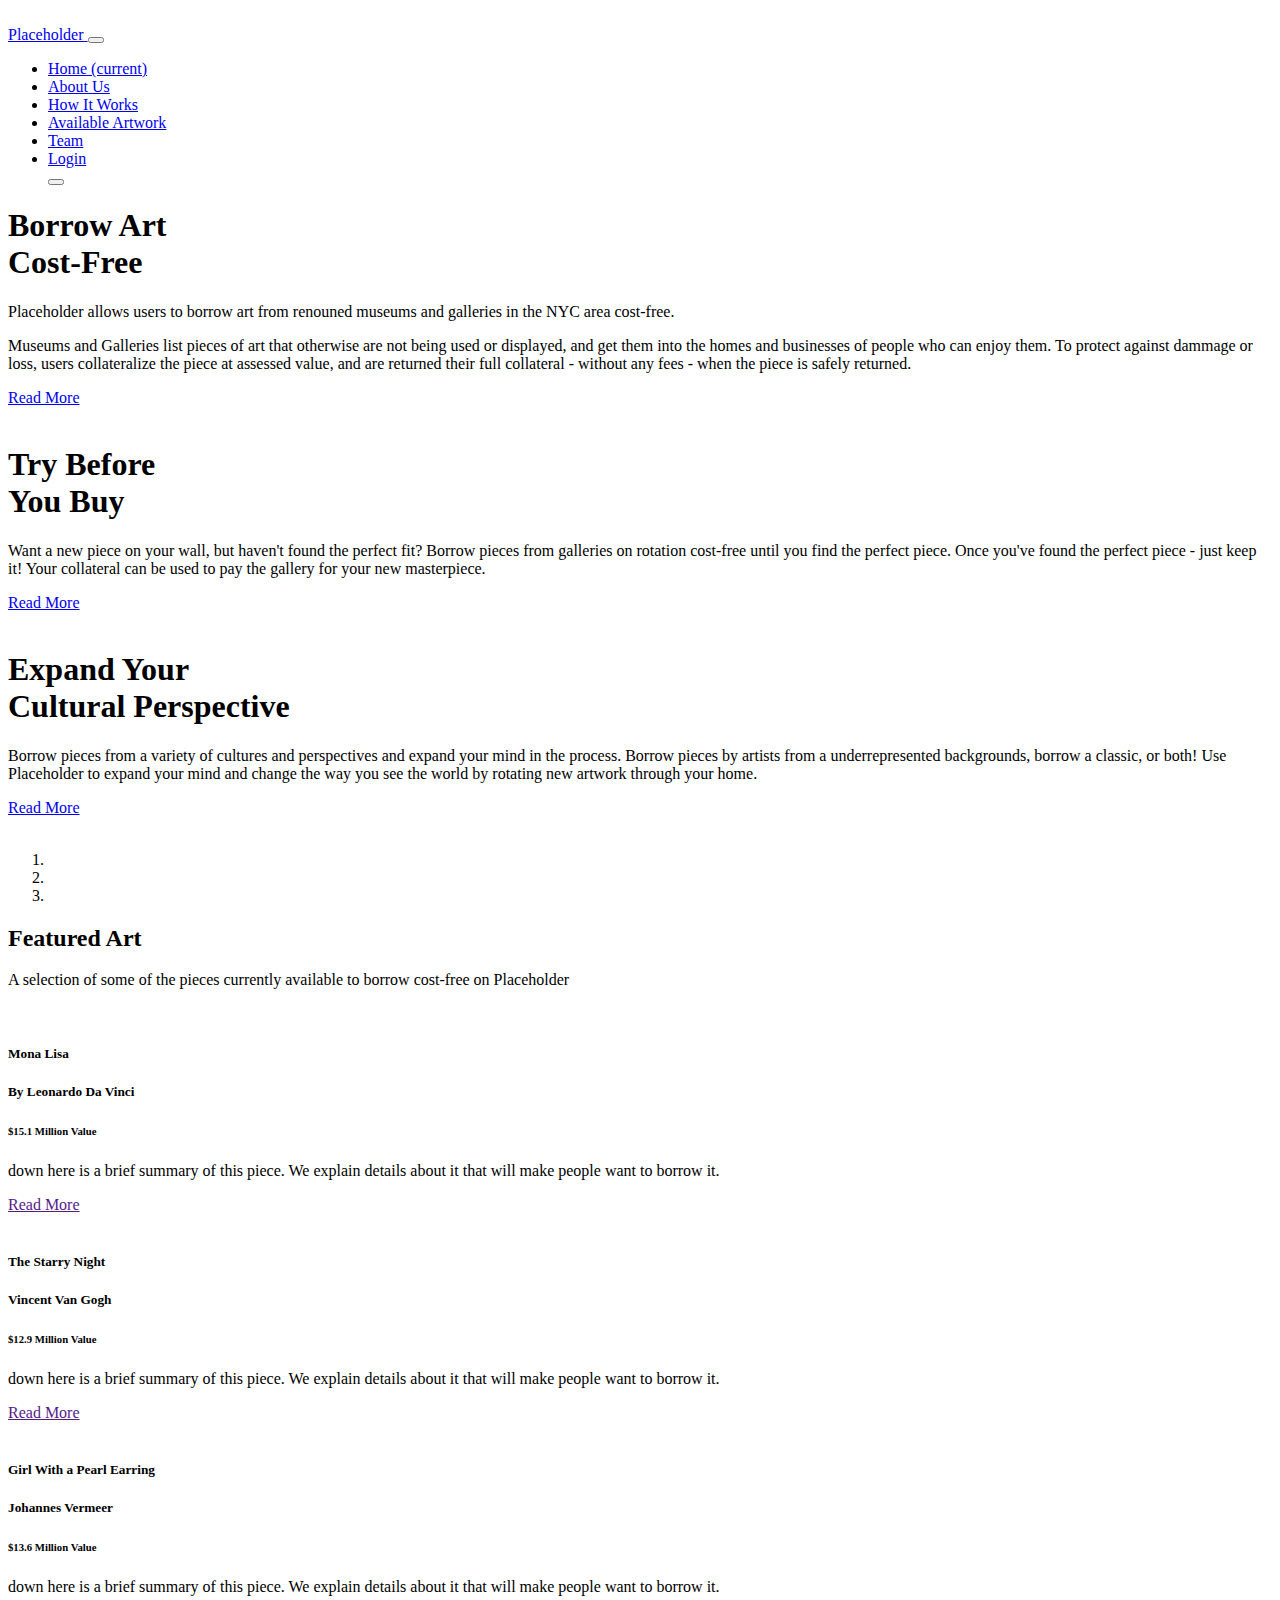
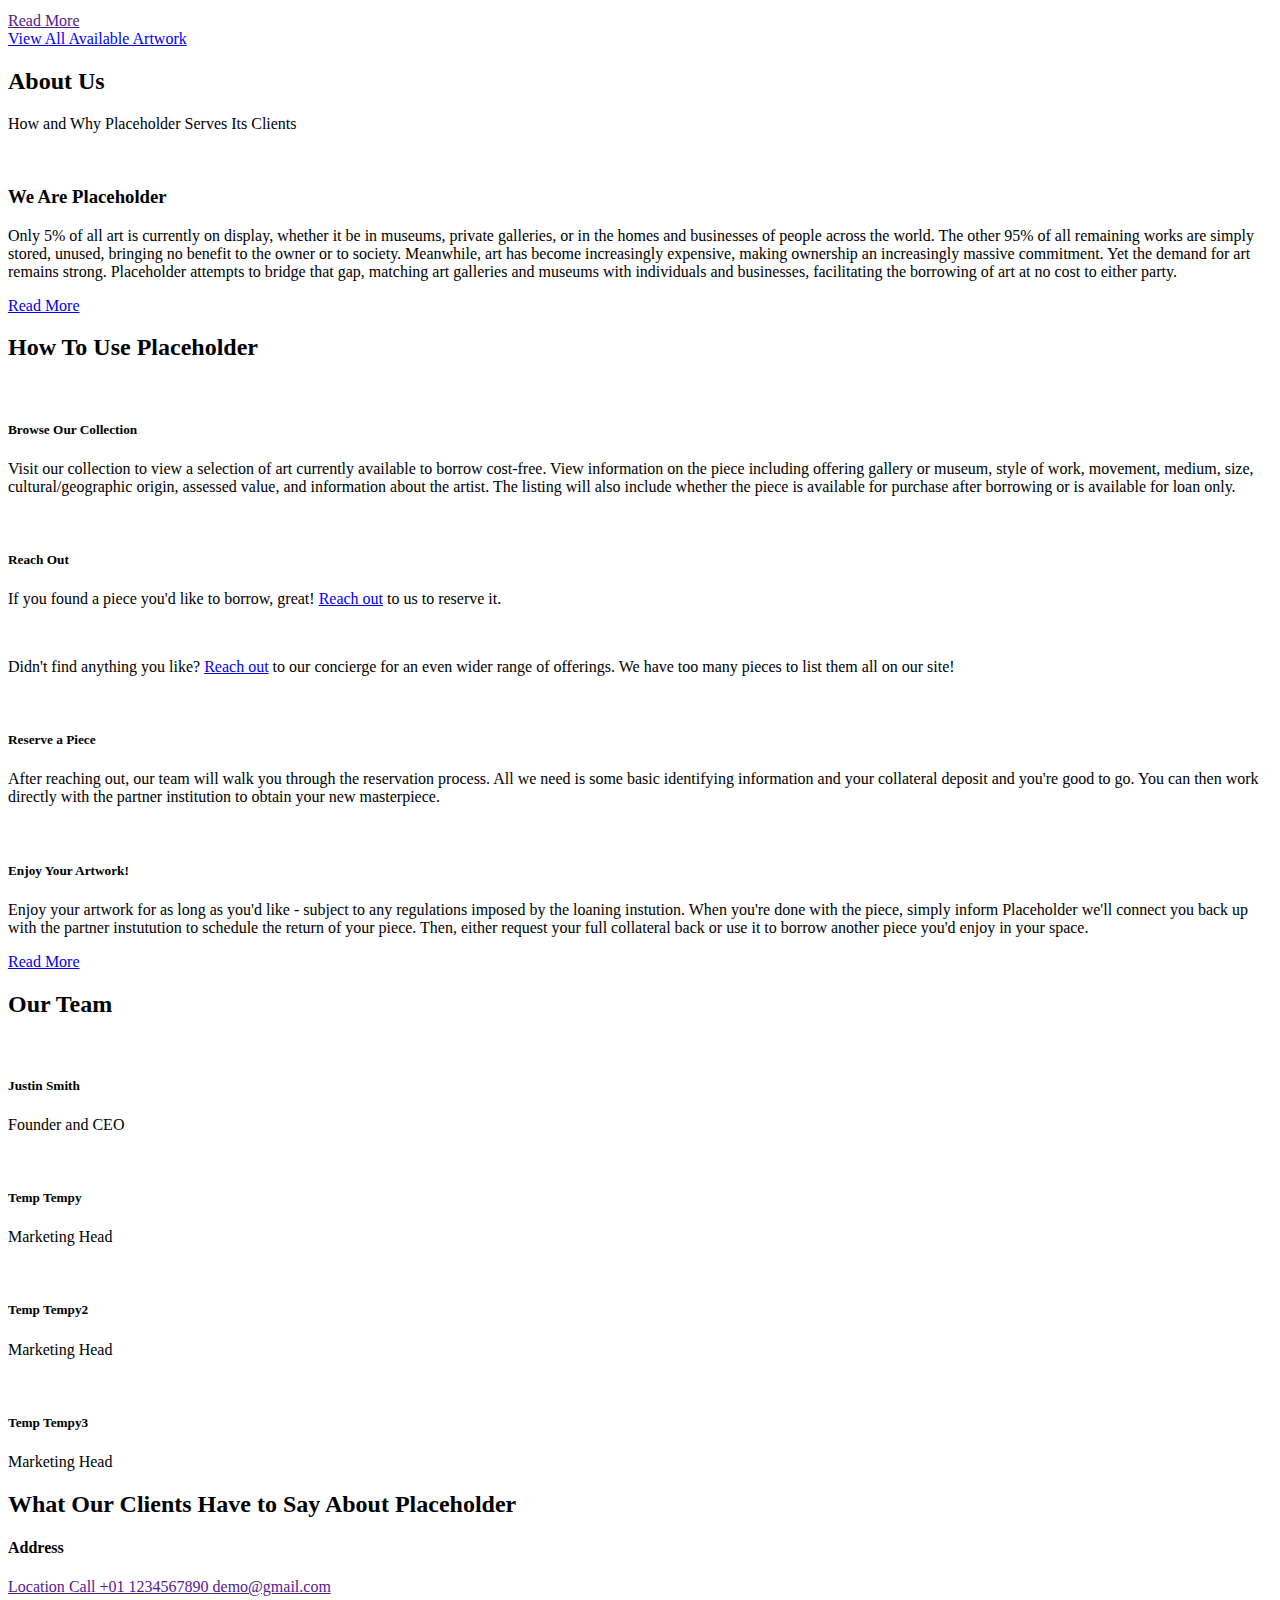
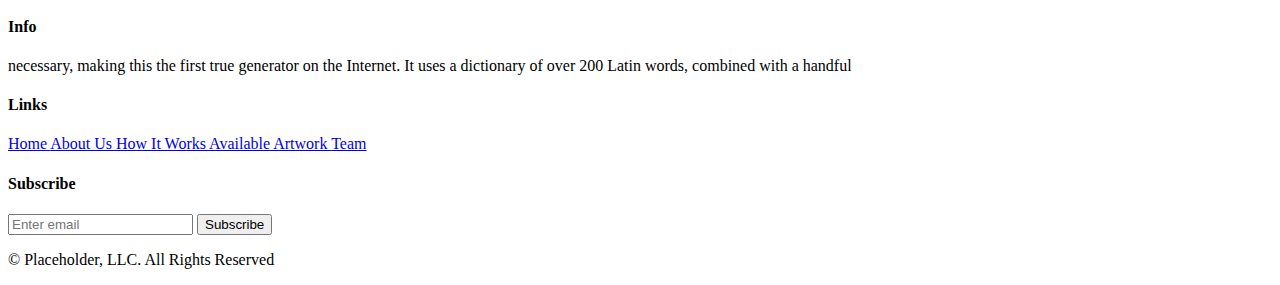
==== index.html @ a38feeb7 "Add files via upload" ====
<!DOCTYPE html>
<html>

<head>
  <!-- Basic -->
  <meta charset="utf-8" />
  <meta http-equiv="X-UA-Compatible" content="IE=edge" />
  <!-- Mobile Metas -->
  <meta name="viewport" content="width=device-width, initial-scale=1, shrink-to-fit=no" />
  <!-- Site Metas -->
  <meta name="keywords" content="" />
  <meta name="description" content="" />
  <meta name="author" content="" />
  <link rel="shortcut icon" href="images/favy.png" type="">

  <title> Placeholder </title>

  <!-- bootstrap core css -->
  <link rel="stylesheet" type="text/css" href="css/bootstrap.css" />

  <!-- fonts style -->
  <link href="https://fonts.googleapis.com/css2?family=Roboto:wght@400;500;700;900&display=swap" rel="stylesheet">

  <!--owl slider stylesheet -->
  <link rel="stylesheet" type="text/css" href="https://cdnjs.cloudflare.com/ajax/libs/OwlCarousel2/2.3.4/assets/owl.carousel.min.css" />

  <!-- font awesome style -->
  <link href="css/font-awesome.min.css" rel="stylesheet" />

  <!-- Custom styles for this template -->
  <link href="css/style.css" rel="stylesheet" />
  <!-- responsive style -->
  <link href="css/responsive.css" rel="stylesheet" />

</head>

<body>

  <div class="hero_area">

    <div class="hero_bg_box">
      <div class="bg_img_box">
        <img src="images/hero-bg.png" alt="">
      </div>
    </div>

    <!-- header section strats -->
    <header class="header_section">
      <div class="container-fluid">
        <nav class="navbar navbar-expand-lg custom_nav-container ">
          <a class="navbar-brand" href="index.html">
            <span>
              Placeholder
            </span>
          </a>

          <button class="navbar-toggler" type="button" data-toggle="collapse" data-target="#navbarSupportedContent" aria-controls="navbarSupportedContent" aria-expanded="false" aria-label="Toggle navigation">
            <span class=""> </span>
          </button>

          <div class="collapse navbar-collapse" id="navbarSupportedContent">
            <ul class="navbar-nav  ">
              <li class="nav-item active">
                <a class="nav-link" href="index.html">Home <span class="sr-only">(current)</span></a>
              </li>
              <li class="nav-item">
                <a class="nav-link" href="about.html"> About Us</a>
              </li>
              <li class="nav-item">
                <a class="nav-link" href="why.html">How It Works</a>
              </li>
              <li class="nav-item">
                <a class="nav-link" href="artwork.html">Available Artwork</a>
              </li>
              <li class="nav-item">
                <a class="nav-link" href="team.html">Team</a>
              </li>
              <li class="nav-item">
                <a class="nav-link" href="#"> <i class="fa fa-user" aria-hidden="true"></i> Login</a>
              </li>
              <form class="form-inline">
                <button class="btn  my-2 my-sm-0 nav_search-btn" type="submit">
                  <i class="fa fa-search" aria-hidden="true"></i>
                </button>
              </form>
            </ul>
          </div>
        </nav>
      </div>
    </header>
    <!-- end header section -->
    <!-- slider section -->
    <section class="slider_section ">
      <div id="customCarousel1" class="carousel slide" data-ride="carousel" data-interval="15000">
        <div class="carousel-inner">
          <div class="carousel-item active">
            <div class="container ">
              <div class="row">
                <div class="col-md-6 ">
                  <div class="detail-box">
                    <h1>
                      Borrow Art <br>
                      Cost-Free
                    </h1>
                    <p>
                      Placeholder allows users to borrow art from renouned museums and galleries in the NYC area cost-free.
                    </p>
                    <p>
                    Museums and Galleries list pieces of art that otherwise are not being used or displayed, and get them into the homes and businesses of people who can enjoy them. To protect against dammage or loss, users collateralize the piece at assessed value, and are returned their full collateral - without any fees - when the piece is safely returned.
                  </p>
                    <div class="btn-box">
                      <a href="about.html" class="btn1">
                        Read More
                      </a>
                    </div>
                  </div>
                </div>
                <div class="col-md-6">
                  <div class="img-box">
                    <img src="images/placeholder.png" alt="">
                  </div>
                </div>
              </div>
            </div>
          </div>
          <div class="carousel-item ">
            <div class="container ">
              <div class="row">
                <div class="col-md-6 ">
                  <div class="detail-box">
                    <h1>
                      Try Before <br>
                      You Buy
                    </h1>
                    <p>
                      Want a new piece on your wall, but haven't found the perfect fit? Borrow pieces from galleries on rotation cost-free until you find the perfect piece. Once you've found the perfect piece - just keep it! Your collateral can be used to pay the gallery for your new masterpiece.
                    </p>
                    <div class="btn-box">
                      <a href="why.html" class="btn1">
                        Read More
                      </a>
                    </div>
                  </div>
                </div>
                <div class="col-md-6">
                  <div class="img-box">
                    <img src="images/placeholder.png" alt="">
                  </div>
                </div>
              </div>
            </div>
          </div>
          <div class="carousel-item">
            <div class="container ">
              <div class="row">
                <div class="col-md-6 ">
                  <div class="detail-box">
                    <h1>
                      Expand Your <br>
                      Cultural Perspective
                    </h1>
                    <p>
                      Borrow pieces from a variety of cultures and perspectives and expand your mind in the process. Borrow pieces by artists from a underrepresented backgrounds, borrow a classic, or both! Use Placeholder to expand your mind and change the way you see the world by rotating new artwork through your home.
                    </p>
                    <div class="btn-box">
                      <a href="artwork.html" class="btn1">
                        Read More
                      </a>
                    </div>
                  </div>
                </div>
                <div class="col-md-6">
                  <div class="img-box">
                    <img src="images/slider-img.png" alt="">
                  </div>
                </div>
              </div>
            </div>
          </div>
        </div>
        <ol class="carousel-indicators">
          <li data-target="#customCarousel1" data-slide-to="0" class="active"></li>
          <li data-target="#customCarousel1" data-slide-to="1"></li>
          <li data-target="#customCarousel1" data-slide-to="2"></li>
        </ol>
      </div>

    </section>
    <!-- end slider section -->
  </div>


  <!-- service section -->

  <section class="service_section layout_padding">
    <div class="service_container">
      <div class="container ">
        <div class="heading_container heading_center">
          <h2>
            Featured <span>Art</span>
          </h2>
          <p>
            A selection of some of the pieces currently available to borrow cost-free on Placeholder
          </p>
        </div>
        <div class="row">
          <div class="col-md-4 ">
            <div class="box ">
              <div class="img-box">
                <img src="https://www.google.com/url?sa=i&url=http%3A%2F%2Ft1.gstatic.com%2Flicensed-image%3Fq%3Dtbn%3AANd9GcQ-FvbbAq5IaJUhtwxXEwY0D-jiZju02ejnNHx_bQWL_27GF3srhwJgqusMAqKh3QqU&psig=AOvVaw0NsogwHcAYGiY_ZKBRoAnC&ust=1697581317565000&source=images&cd=vfe&ved=0CBAQjRxqFwoTCICz9LjN-4EDFQAAAAAdAAAAABAE" alt="">
              </div>
              <div class="detail-box">
                <h5>
                  Mona Lisa
                </h5>
                <h5>
                  By Leonardo Da Vinci
                </h5>
                <h6>
                  $15.1 Million Value
                </h6>
                <p>
                  down here is a brief summary of this piece. We explain details about it that will make people want to borrow it.
                </p>
                <a href="">
                  Read More
                </a>
              </div>
            </div>
          </div>
          <div class="col-md-4 ">
            <div class="box ">
              <div class="img-box">
                <img src="https://i.guim.co.uk/img/media/37716223d785922461252c650e6cc8bcc03ede78/0_0_7023_5580/master/7023.jpg?width=620&dpr=2&s=none" alt="">
              </div>
              <div class="detail-box">
                <h5>
                  The Starry Night
                </h5>
                <h5>
                  Vincent Van Gogh
                </h5>
                <h6>
                  $12.9 Million Value
                </h6>
                <p>
                  down here is a brief summary of this piece. We explain details about it that will make people want to borrow it.
                </p>
                <a href="">
                  Read More
                </a>
              </div>
            </div>
          </div>
          <div class="col-md-4 ">
            <div class="box ">
              <div class="img-box">
                <img src="https://shop.nga.gov/media/catalog/product/cache/d726921027d2ea46399348b390194f8e/7/5/753976.jpg" alt="" >
              </div>
              <div class="detail-box">
                <h5>
                  Girl With a Pearl Earring
                </h5>
                <h5>
                  Johannes Vermeer
                </h5>
                <h6>
                  $13.6 Million Value
                </h6>
                <p>
                  down here is a brief summary of this piece. We explain details about it that will make people want to borrow it.
                </p>
                <a href="">
                  Read More
                </a>
              </div>
            </div>
          </div>
        </div>
        <div class="btn-box">
          <a href="artwork.html">
            View All Available Artwork
          </a>
        </div>
      </div>
    </div>
  </section>

  <!-- end service section -->


  <!-- about section -->

  <section class="about_section layout_padding">
    <div class="container  ">
      <div class="heading_container heading_center">
        <h2>
          About <span>Us</span>
        </h2>
        <p>
          How and Why Placeholder Serves Its Clients
        </p>
      </div>
      <div class="row">
        <div class="col-md-6 ">
          <div class="img-box">
            <img src="images/download.png" alt="">
          </div>
        </div>
        <div class="col-md-6">
          <div class="detail-box">
            <h3>
              We Are Placeholder
            </h3>
            <p>
              Only 5% of all art is currently on display, whether it be in museums, private galleries, or in the homes and businesses of people across the world. The other 95% of all remaining works are simply stored, unused, bringing no benefit to the owner or to society. Meanwhile, art has become increasingly expensive, making ownership an increasingly massive commitment. Yet the demand for art remains strong. Placeholder attempts to bridge that gap, matching art galleries and museums with individuals and businesses, facilitating the borrowing of art at no cost to either party.
            </p>
            <a href="about.html">
              Read More
            </a>
          </div>
        </div>
      </div>
    </div>
  </section>

  <!-- end about section -->

  <!-- why section -->

  <section class="why_section layout_padding">
    <div class="container">
      <div class="heading_container heading_center">
        <h2>
          How To Use <span>Placeholder</span>
        </h2>
      </div>
      <div class="why_container">
        <div class="box">
          <div class="img-box">
            <img src="images/internet-browsing-icon.png" alt="">
          </div>
          <div class="detail-box">
            <h5>
              Browse Our Collection
            </h5>
            <p>
              Visit our collection to view a selection of art currently available to borrow cost-free. View information on the piece including offering gallery or museum, style of work, movement, medium, size, cultural/geographic origin, assessed value, and information about the artist.
              The listing will also include whether the piece is available for purchase after borrowing or is available for loan only.
            </p>
          </div>
        </div>
        <div class="box">
          <div class="img-box">
            <img src="images/paper-plane-icon.png" alt="">
          </div>
          <div class="detail-box">
            <h5>
              Reach Out
            </h5>
            <p>
              If you found a piece you'd like to borrow, great! <a href="mailto:email@example.com">Reach out</a> to us to reserve it.
            </p>
            <br>
            <p>
              Didn't find anything you like? <a href="mailto:email@example.com">Reach out</a> to our concierge for an even wider range of offerings. We have too many pieces to list them all on our site!
            </p>
          </div>
        </div>
        <div class="box">
          <div class="img-box">
            <img src="images/calendar-checkmark-icon.png" alt="">
          </div>
          <div class="detail-box">
            <h5>
              Reserve a Piece
            </h5>
            <p>
              After reaching out, our team will walk you through the reservation process. All we need is some basic identifying information and your collateral deposit and you're good to go. You can then work directly with the partner institution to obtain your new masterpiece.
            </p>
          </div>
        </div>
        <div class="box">
          <div class="img-box">
            <img src="images/image-line-icon.png" alt="">
          </div>
          <div class="detail-box">
            <h5>
              Enjoy Your Artwork!
            </h5>
            <p>
              Enjoy your artwork for as long as you'd like - subject to any regulations imposed by the loaning instution. When you're done with the piece, simply inform Placeholder we'll connect you back up with the partner instutution to schedule the return of your piece. Then, either request your full collateral back or use it to borrow another piece you'd enjoy in your space.
            </p>
          </div>
        </div>
      </div>
      <div class="btn-box">
        <a href="why.html">
          Read More
        </a>
      </div>
    </div>
  </section>

  <!-- end why section -->

  <!-- team section -->
  <section class="team_section layout_padding">
    <div class="container-fluid">
      <div class="heading_container heading_center">
        <h2 class="">
          Our <span> Team</span>
        </h2>
      </div>

      <div class="team_container">
        <div class="row">
          <div class="col-lg-3 col-sm-6">
            <div class="box ">
              <div class="img-box">
                <img src="images/team-1.jpg" class="img1" alt="">
              </div>
              <div class="detail-box">
                <h5>
                  Justin Smith
                </h5>
                <p>
                  Founder and CEO
                </p>
              </div>
              <div class="social_box">
                <a href="#">
                  <i class="fa fa-facebook" aria-hidden="true"></i>
                </a>
                <a href="#">
                  <i class="fa fa-twitter" aria-hidden="true"></i>
                </a>
                <a href="#">
                  <i class="fa fa-linkedin" aria-hidden="true"></i>
                </a>
                <a href="#">
                  <i class="fa fa-instagram" aria-hidden="true"></i>
                </a>
                <a href="#">
                  <i class="fa fa-youtube-play" aria-hidden="true"></i>
                </a>
              </div>
            </div>
          </div>
          <div class="col-lg-3 col-sm-6">
            <div class="box ">
              <div class="img-box">
                <img src="images/team-2.jpg" class="img1" alt="">
              </div>
              <div class="detail-box">
                <h5>
                  Temp Tempy
                </h5>
                <p>
                  Marketing Head
                </p>
              </div>
              <div class="social_box">
                <a href="#">
                  <i class="fa fa-facebook" aria-hidden="true"></i>
                </a>
                <a href="#">
                  <i class="fa fa-twitter" aria-hidden="true"></i>
                </a>
                <a href="#">
                  <i class="fa fa-linkedin" aria-hidden="true"></i>
                </a>
                <a href="#">
                  <i class="fa fa-instagram" aria-hidden="true"></i>
                </a>
                <a href="#">
                  <i class="fa fa-youtube-play" aria-hidden="true"></i>
                </a>
              </div>
            </div>
          </div>
          <div class="col-lg-3 col-sm-6">
            <div class="box ">
              <div class="img-box">
                <img src="images/team-3.jpg" class="img1" alt="">
              </div>
              <div class="detail-box">
                <h5>
                  Temp Tempy2
                </h5>
                <p>
                  Marketing Head
                </p>
              </div>
              <div class="social_box">
                <a href="#">
                  <i class="fa fa-facebook" aria-hidden="true"></i>
                </a>
                <a href="#">
                  <i class="fa fa-twitter" aria-hidden="true"></i>
                </a>
                <a href="#">
                  <i class="fa fa-linkedin" aria-hidden="true"></i>
                </a>
                <a href="#">
                  <i class="fa fa-instagram" aria-hidden="true"></i>
                </a>
                <a href="#">
                  <i class="fa fa-youtube-play" aria-hidden="true"></i>
                </a>
              </div>
            </div>
          </div>
          <div class="col-lg-3 col-sm-6">
            <div class="box ">
              <div class="img-box">
                <img src="images/team-4.jpg" class="img1" alt="">
              </div>
              <div class="detail-box">
                <h5>
                  Temp Tempy3
                </h5>
                <p>
                  Marketing Head
                </p>
              </div>
              <div class="social_box">
                <a href="#">
                  <i class="fa fa-facebook" aria-hidden="true"></i>
                </a>
                <a href="#">
                  <i class="fa fa-twitter" aria-hidden="true"></i>
                </a>
                <a href="#">
                  <i class="fa fa-linkedin" aria-hidden="true"></i>
                </a>
                <a href="#">
                  <i class="fa fa-instagram" aria-hidden="true"></i>
                </a>
                <a href="#">
                  <i class="fa fa-youtube-play" aria-hidden="true"></i>
                </a>
              </div>
            </div>
          </div>
        </div>
      </div>
    </div>
  </section>
  <!-- end team section -->


  <!-- client section -->

  <section class="client_section layout_padding">
    <div class="container">
      <div class="heading_container heading_center psudo_white_primary mb_45">
        <h2>
          What Our Clients Have to Say About <span>Placeholder</span>
        </h2>
      </div>
      <div class="carousel-wrap ">
        <div class="owl-carousel client_owl-carousel">
          <div class="item">
            <div class="box">
              <div class="img-box">
                <img src="images/client1.jpg" alt="" class="box-img">
              </div>
              <div class="detail-box">
                <div class="client_id">
                  <div class="client_info">
                    <h6>
                      LusDen
                    </h6>
                    <p>
                      magna aliqua. Ut
                    </p>
                  </div>
                  <i class="fa fa-quote-left" aria-hidden="true"></i>
                </div>
                <p>
                  Lorem ipsum dolor sit amet, consectetur adipiscing elit, sed do eiusmod tempor incididunt ut labore et dolore magna aliqua. Ut enim ad minim veniam, quis </p>
              </div>
            </div>
          </div>
          <div class="item">
            <div class="box">
              <div class="img-box">
                <img src="images/client2.jpg" alt="" class="box-img">
              </div>
              <div class="detail-box">
                <div class="client_id">
                  <div class="client_info">
                    <h6>
                      Zen Court
                    </h6>
                    <p>
                      magna aliqua. Ut
                    </p>
                  </div>
                  <i class="fa fa-quote-left" aria-hidden="true"></i>
                </div>
                <p>
                  Lorem ipsum dolor sit amet, consectetur adipiscing elit, sed do eiusmod tempor incididunt ut labore et dolore magna aliqua. Ut enim ad minim veniam, quis </p>
              </div>
            </div>
          </div>
          <div class="item">
            <div class="box">
              <div class="img-box">
                <img src="images/client1.jpg" alt="" class="box-img">
              </div>
              <div class="detail-box">
                <div class="client_id">
                  <div class="client_info">
                    <h6>
                      LusDen
                    </h6>
                    <p>
                      magna aliqua. Ut
                    </p>
                  </div>
                  <i class="fa fa-quote-left" aria-hidden="true"></i>
                </div>
                <p>
                  Lorem ipsum dolor sit amet, consectetur adipiscing elit, sed do eiusmod tempor incididunt ut labore et dolore magna aliqua. Ut enim ad minim veniam, quis </p>
              </div>
            </div>
          </div>
          <div class="item">
            <div class="box">
              <div class="img-box">
                <img src="images/client2.jpg" alt="" class="box-img">
              </div>
              <div class="detail-box">
                <div class="client_id">
                  <div class="client_info">
                    <h6>
                      Zen Court
                    </h6>
                    <p>
                      magna aliqua. Ut
                    </p>
                  </div>
                  <i class="fa fa-quote-left" aria-hidden="true"></i>
                </div>
                <p>
                  Lorem ipsum dolor sit amet, consectetur adipiscing elit, sed do eiusmod tempor incididunt ut labore et dolore magna aliqua. Ut enim ad minim veniam, quis </p>
              </div>
            </div>
          </div>
        </div>
      </div>
    </div>
  </section>

  <!-- end client section -->


  <!-- info section -->

  <section class="info_section layout_padding2">
    <div class="container">
      <div class="row">
        <div class="col-md-6 col-lg-3 info_col">
          <div class="info_contact">
            <h4>
              Address
            </h4>
            <div class="contact_link_box">
              <a href="">
                <i class="fa fa-map-marker" aria-hidden="true"></i>
                <span>
                  Location
                </span>
              </a>
              <a href="">
                <i class="fa fa-phone" aria-hidden="true"></i>
                <span>
                  Call +01 1234567890
                </span>
              </a>
              <a href="">
                <i class="fa fa-envelope" aria-hidden="true"></i>
                <span>
                  demo@gmail.com
                </span>
              </a>
            </div>
          </div>
          <div class="info_social">
            <a href="">
              <i class="fa fa-facebook" aria-hidden="true"></i>
            </a>
            <a href="">
              <i class="fa fa-twitter" aria-hidden="true"></i>
            </a>
            <a href="">
              <i class="fa fa-linkedin" aria-hidden="true"></i>
            </a>
            <a href="">
              <i class="fa fa-instagram" aria-hidden="true"></i>
            </a>
          </div>
        </div>
        <div class="col-md-6 col-lg-3 info_col">
          <div class="info_detail">
            <h4>
              Info
            </h4>
            <p>
              necessary, making this the first true generator on the Internet. It uses a dictionary of over 200 Latin words, combined with a handful
            </p>
          </div>
        </div>
        <div class="col-md-6 col-lg-2 mx-auto info_col">
          <div class="info_link_box">
            <h4>
              Links
            </h4>
            <div class="info_links">
              <a class="active" href="index.html">
                Home
              </a>
              <a class="" href="about.html">
                About Us
              </a>
              <a class="" href="why.html">
                How It Works
              </a>
              <a class="" href="artwork.html">
                Available Artwork
              </a>
              <a class="" href="team.html">
                Team
              </a>
            </div>
          </div>
        </div>
        <div class="col-md-6 col-lg-3 info_col ">
          <h4>
            Subscribe
          </h4>
          <form action="#">
            <input type="text" placeholder="Enter email" />
            <button type="submit">
              Subscribe
            </button>
          </form>
        </div>
      </div>
    </div>
  </section>

  <!-- end info section -->

  <!-- footer section -->
  <section class="footer_section">
    <div class="container">
      <p>
        &copy; <span id="displayYear"></span> Placeholder, LLC. All Rights Reserved
      </p>
    </div>
  </section>
  <!-- footer section -->

  <!-- jQery -->
  <script type="text/javascript" src="js/jquery-3.4.1.min.js"></script>
  <!-- popper js -->
  <script src="https://cdn.jsdelivr.net/npm/popper.js@1.16.0/dist/umd/popper.min.js" integrity="sha384-Q6E9RHvbIyZFJoft+2mJbHaEWldlvI9IOYy5n3zV9zzTtmI3UksdQRVvoxMfooAo" crossorigin="anonymous">
  </script>
  <!-- bootstrap js -->
  <script type="text/javascript" src="js/bootstrap.js"></script>
  <!-- owl slider -->
  <script type="text/javascript" src="https://cdnjs.cloudflare.com/ajax/libs/OwlCarousel2/2.3.4/owl.carousel.min.js">
  </script>
  <!-- custom js -->
  <script type="text/javascript" src="js/custom.js"></script>
  <!-- Google Map -->
  <script src="https://maps.googleapis.com/maps/api/js?key=AIzaSyCh39n5U-4IoWpsVGUHWdqB6puEkhRLdmI&callback=myMap">
  </script>
  <!-- End Google Map -->

</body>

</html>
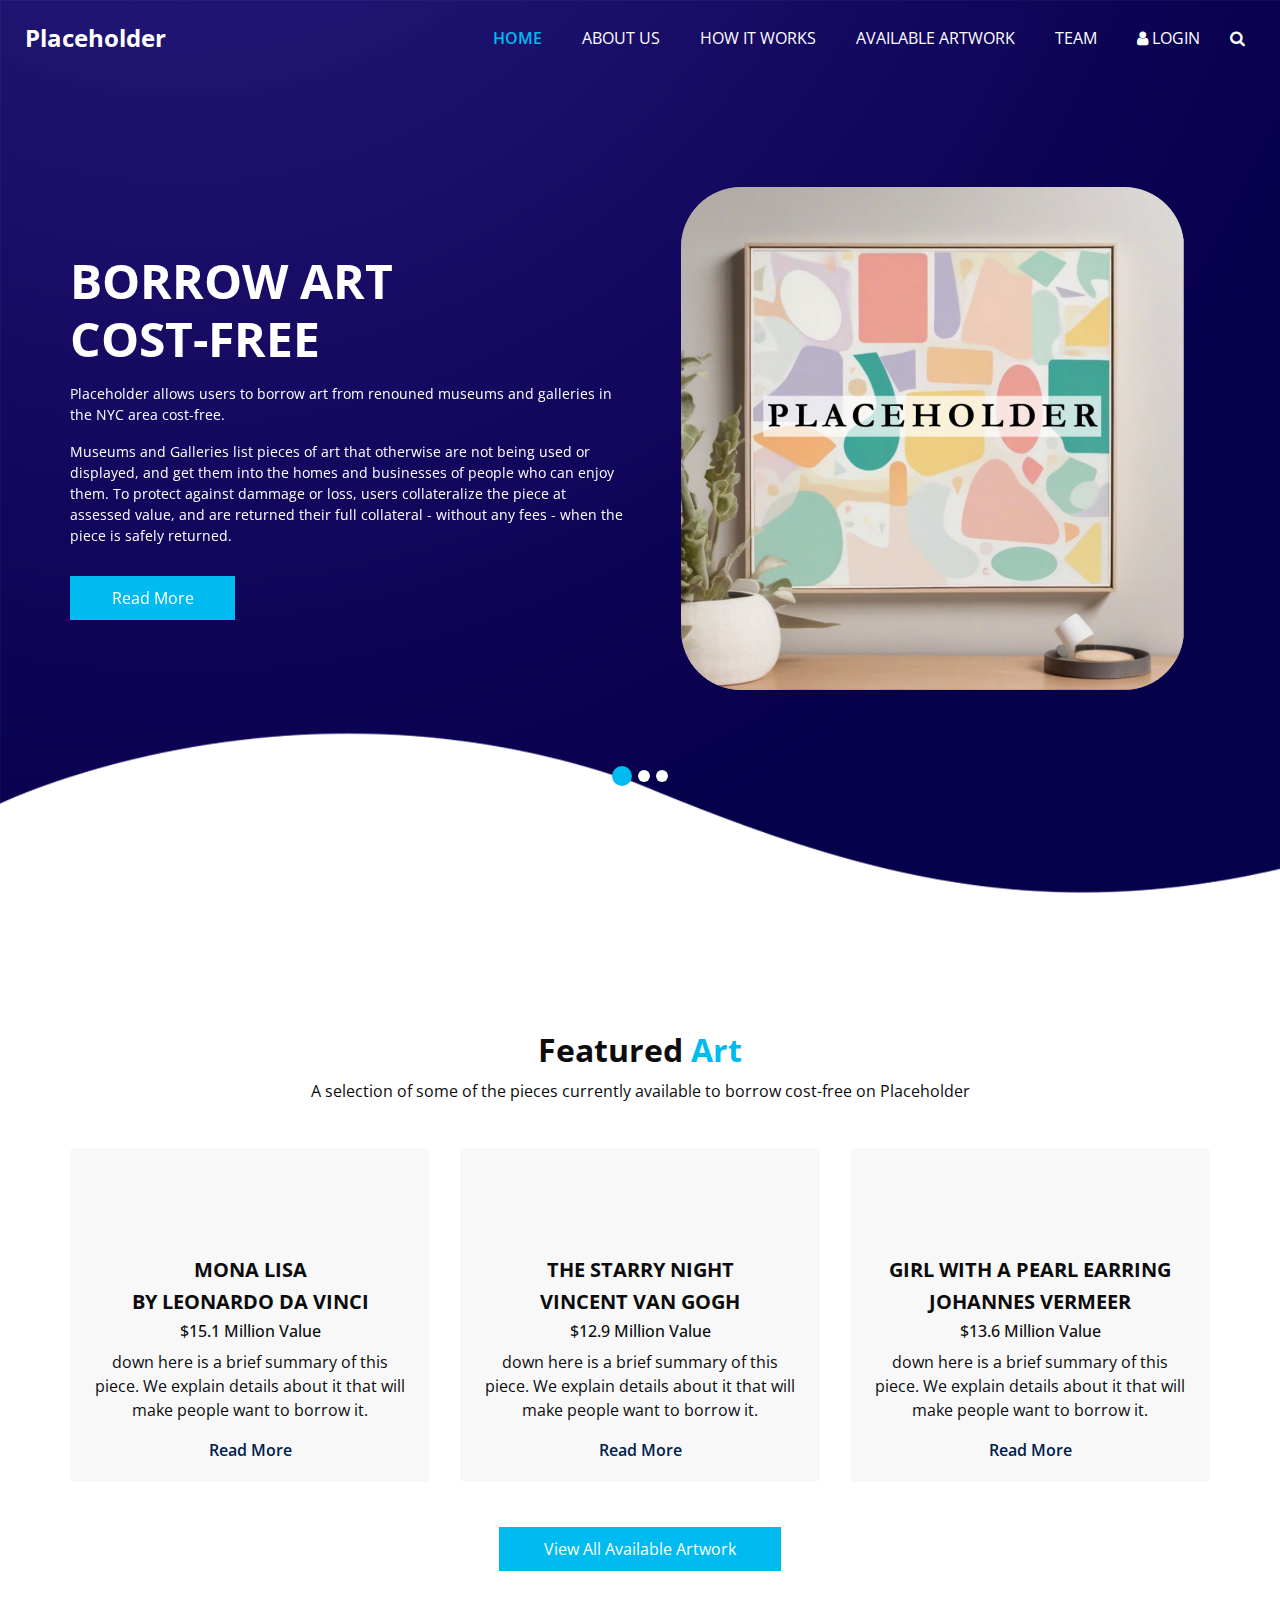
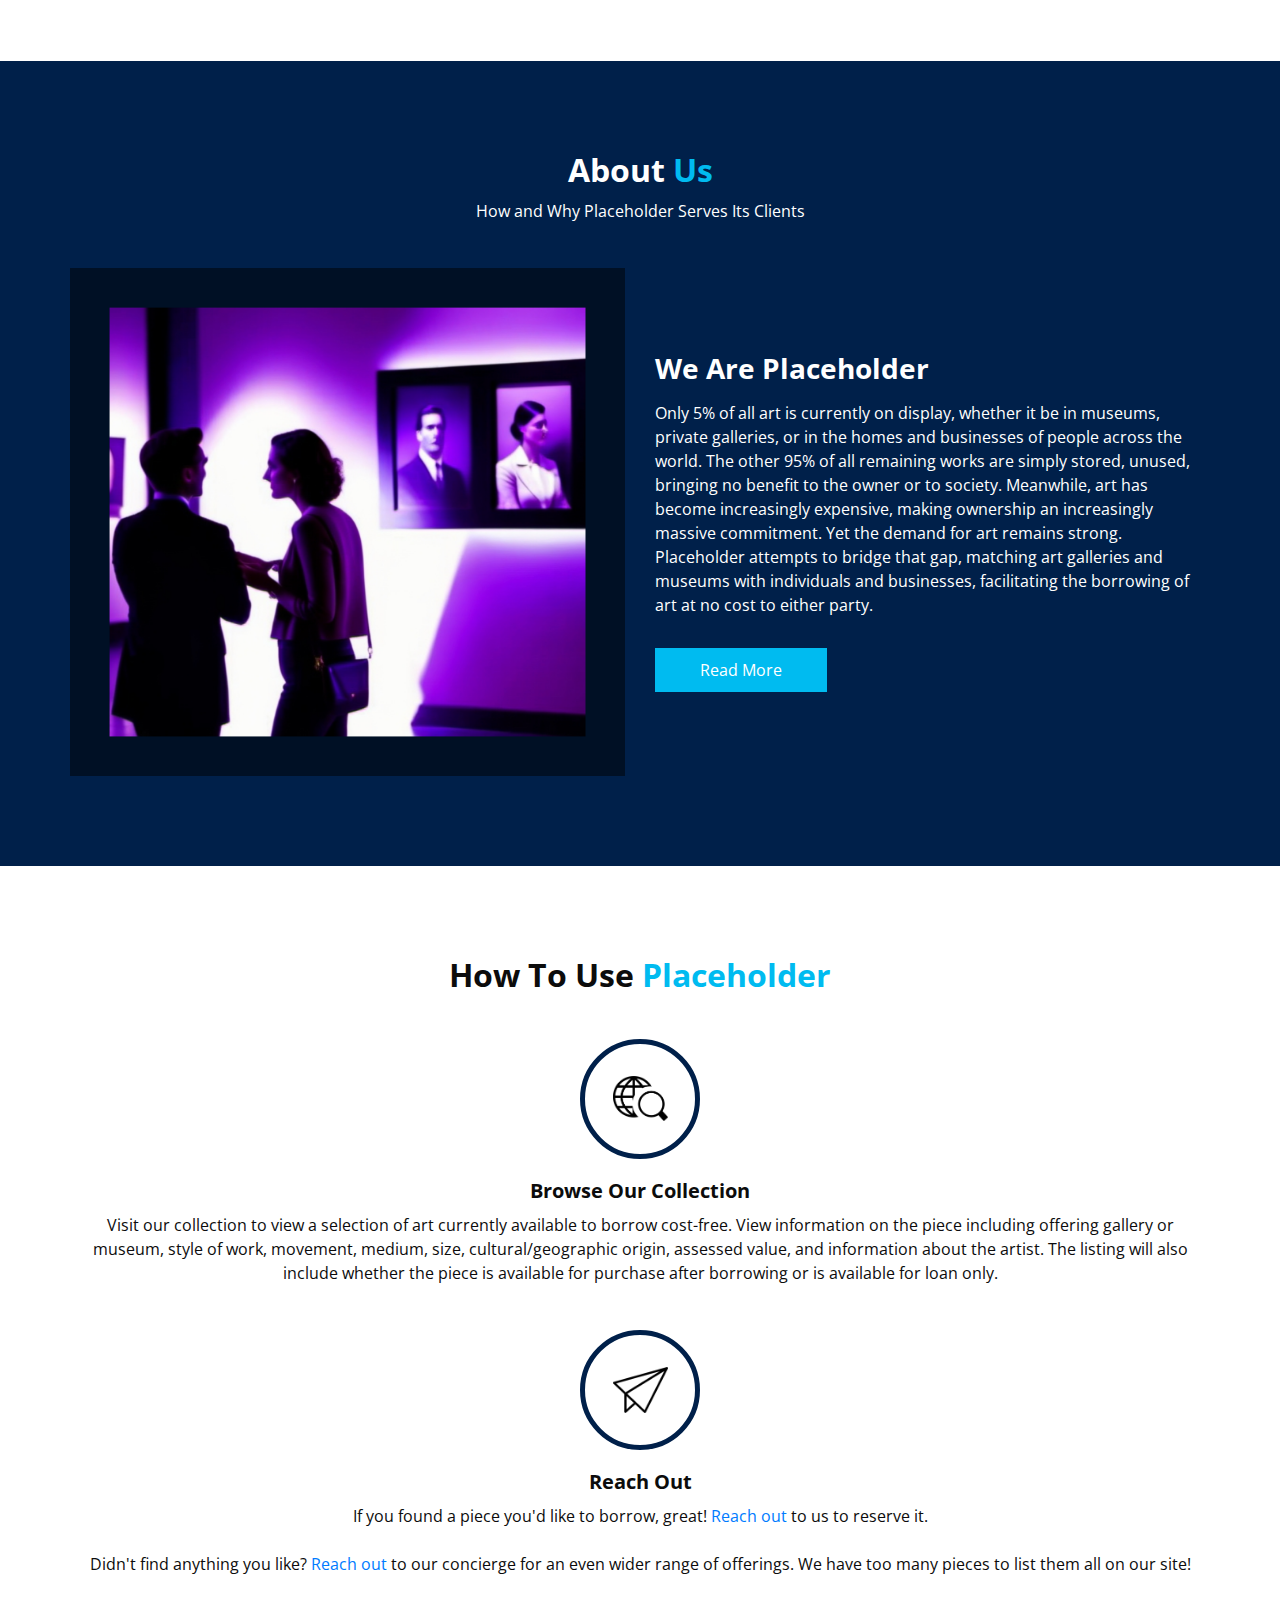
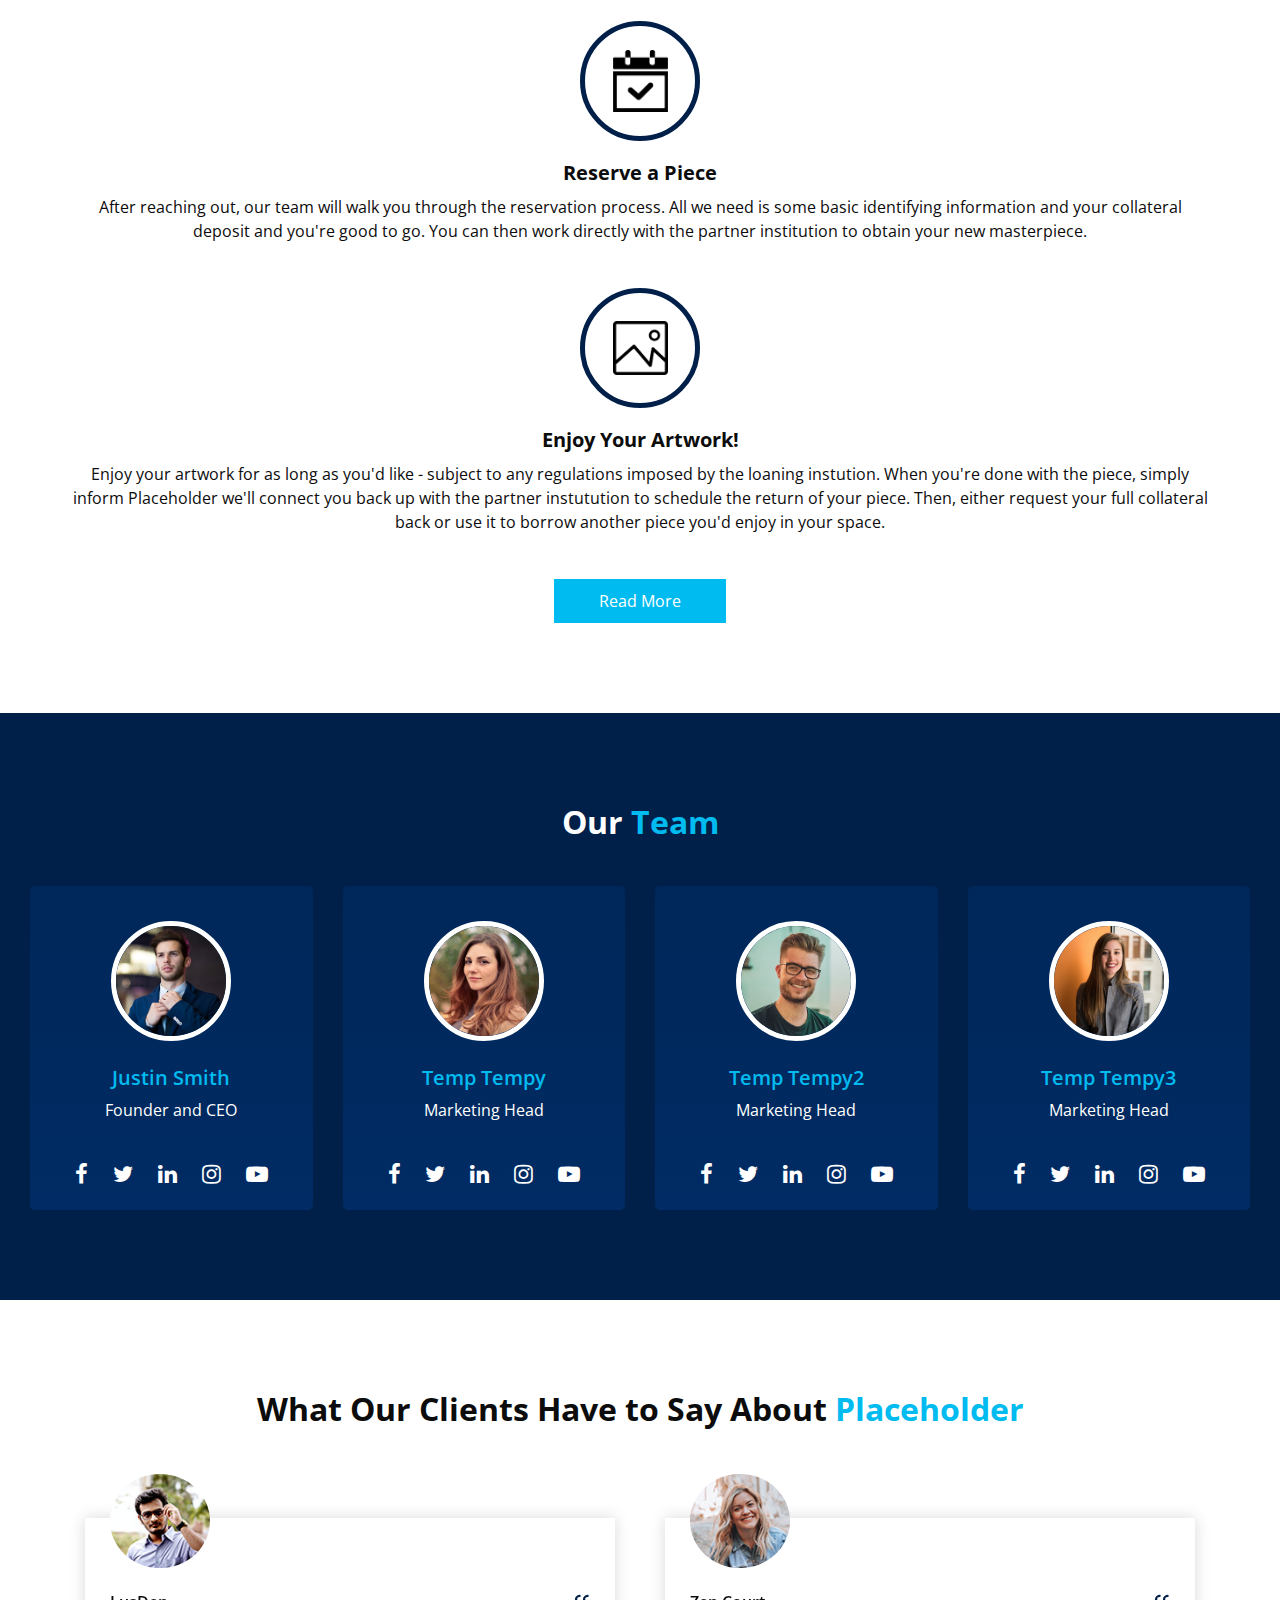
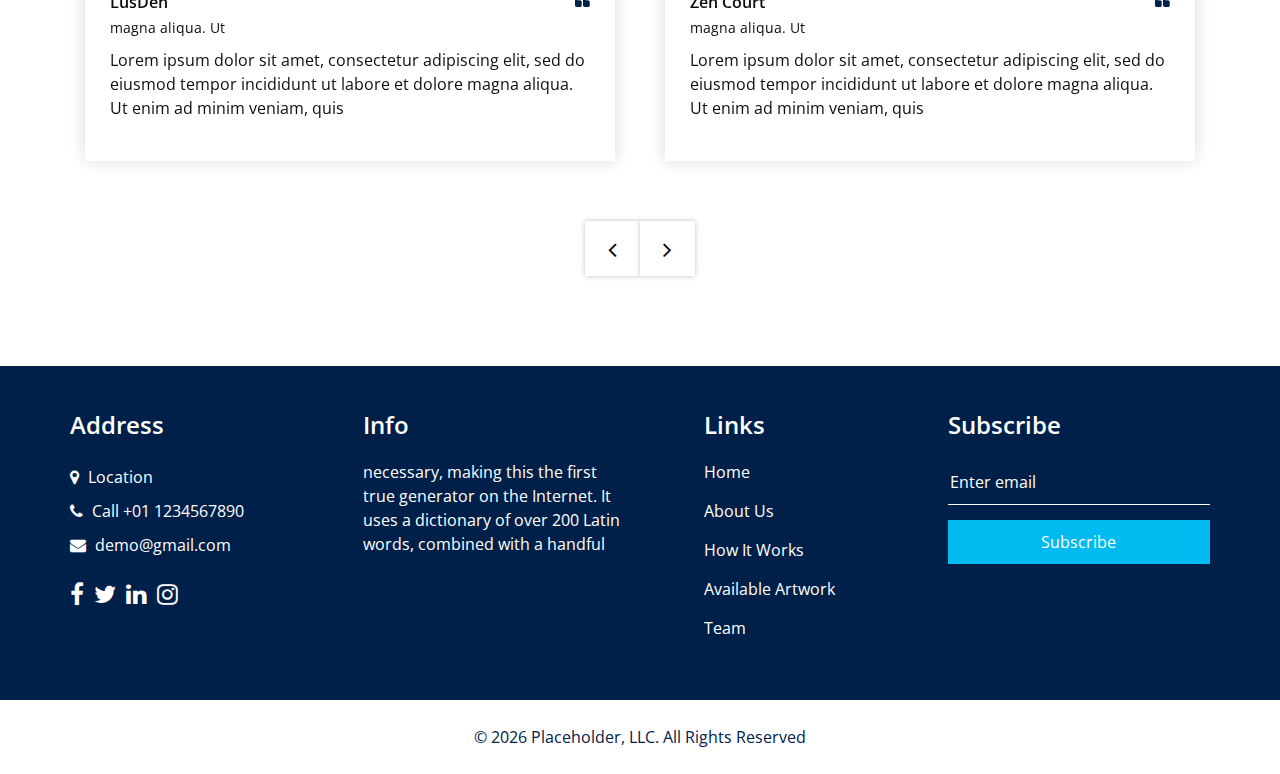
==== commit 4d660cc7: "Add files via upload" ====
--- a/index.html
+++ b/index.html
@@ -117,7 +117,7 @@
                 </div>
                 <div class="col-md-6">
                   <div class="img-box">
-                    <img src="images/placeholder.png" alt="">
+                    <img src="images/Placeholder.png" alt="">
                   </div>
                 </div>
               </div>
--- a/css/style.css
+++ b/css/style.css
@@ -0,0 +1,939 @@
+@import url("https://fonts.googleapis.com/css2?family=Lato:wght@400;700&family=Open+Sans:wght@300;400;600;700&display=swap");
+body {
+  font-family: "Open Sans", sans-serif;
+  color: #0c0c0c;
+  background-color: #ffffff;
+  overflow-x: hidden;
+}
+
+.layout_padding {
+  padding: 90px 0;
+}
+
+.layout_padding2 {
+  padding: 75px 0;
+}
+
+.layout_padding2-top {
+  padding-top: 75px;
+}
+
+.layout_padding2-bottom {
+  padding-bottom: 75px;
+}
+
+.layout_padding-top {
+  padding-top: 90px;
+}
+
+.layout_padding-bottom {
+  padding-bottom: 90px;
+}
+
+.heading_container {
+  display: -webkit-box;
+  display: -ms-flexbox;
+  display: flex;
+  -webkit-box-orient: vertical;
+  -webkit-box-direction: normal;
+      -ms-flex-direction: column;
+          flex-direction: column;
+  -webkit-box-align: start;
+      -ms-flex-align: start;
+          align-items: flex-start;
+}
+
+.heading_container h2 {
+  position: relative;
+  font-weight: bold;
+  margin-bottom: 0;
+}
+
+.heading_container h2 span {
+  color: #00bbf0;
+}
+
+.heading_container p {
+  margin-top: 10px;
+  margin-bottom: 0;
+}
+
+.heading_container.heading_center {
+  -webkit-box-align: center;
+      -ms-flex-align: center;
+          align-items: center;
+  text-align: center;
+}
+
+a,
+a:hover,
+a:focus {
+  text-decoration: none;
+}
+
+a:hover,
+a:focus {
+  color: initial;
+}
+
+.btn,
+.btn:focus {
+  outline: none !important;
+  -webkit-box-shadow: none;
+          box-shadow: none;
+}
+
+/*header section*/
+.hero_area {
+  position: relative;
+  min-height: 100vh;
+  display: -webkit-box;
+  display: -ms-flexbox;
+  display: flex;
+  -webkit-box-orient: vertical;
+  -webkit-box-direction: normal;
+      -ms-flex-direction: column;
+          flex-direction: column;
+}
+
+.hero_area .hero_bg_box {
+  position: absolute;
+  top: 0;
+  left: 0;
+  width: 100%;
+  height: 100%;
+  display: -webkit-box;
+  display: -ms-flexbox;
+  display: flex;
+  -webkit-box-pack: center;
+      -ms-flex-pack: center;
+          justify-content: center;
+  -webkit-box-align: end;
+      -ms-flex-align: end;
+          align-items: flex-end;
+  overflow: hidden;
+  z-index: -1;
+}
+
+.hero_area .hero_bg_box .bg_img_box {
+  min-width: 100%;
+  min-height: 100%;
+}
+
+.hero_area .hero_bg_box img {
+  min-width: 100%;
+  min-height: 100%;
+}
+
+.sub_page .hero_area {
+  min-height: auto;
+  background: linear-gradient(130deg, #231a6f, #0f054c);
+}
+
+.sub_page .hero_area .hero_bg_box {
+  display: none;
+}
+
+.header_section {
+  padding: 15px 0;
+}
+
+.header_section .container-fluid {
+  padding-right: 25px;
+  padding-left: 25px;
+}
+
+.navbar-brand span {
+  font-weight: bold;
+  font-size: 24px;
+  color: #ffffff;
+}
+
+.custom_nav-container {
+  padding: 0;
+}
+
+.custom_nav-container .navbar-nav {
+  margin-left: auto;
+}
+
+.custom_nav-container .navbar-nav .nav-item .nav-link {
+  padding: 5px 20px;
+  color: #ffffff;
+  text-align: center;
+  text-transform: uppercase;
+  border-radius: 5px;
+  -webkit-transition: all 0.3s;
+  transition: all 0.3s;
+}
+
+.custom_nav-container .navbar-nav .nav-item:hover .nav-link, .custom_nav-container .navbar-nav .nav-item.active .nav-link {
+  color: #00bbf0;
+}
+
+.custom_nav-container .navbar-nav .nav-item.active .nav-link {
+  font-weight: 600;
+}
+
+.custom_nav-container .nav_search-btn {
+  width: 35px;
+  height: 35px;
+  padding: 0;
+  border: none;
+  color: #ffffff;
+}
+
+.custom_nav-container .nav_search-btn:hover {
+  color: #00bbf0;
+}
+
+.custom_nav-container .navbar-toggler {
+  outline: none;
+}
+
+.custom_nav-container .navbar-toggler {
+  padding: 0;
+  width: 37px;
+  height: 42px;
+  -webkit-transition: all 0.3s;
+  transition: all 0.3s;
+}
+
+.custom_nav-container .navbar-toggler span {
+  display: block;
+  width: 35px;
+  height: 4px;
+  background-color: #ffffff;
+  margin: 7px 0;
+  -webkit-transition: all 0.3s;
+  transition: all 0.3s;
+  position: relative;
+  border-radius: 5px;
+  transition: all 0.3s;
+}
+
+.custom_nav-container .navbar-toggler span::before, .custom_nav-container .navbar-toggler span::after {
+  content: "";
+  position: absolute;
+  left: 0;
+  height: 100%;
+  width: 100%;
+  background-color: #ffffff;
+  top: -10px;
+  border-radius: 5px;
+  -webkit-transition: all 0.3s;
+  transition: all 0.3s;
+}
+
+.custom_nav-container .navbar-toggler span::after {
+  top: 10px;
+}
+
+.custom_nav-container .navbar-toggler[aria-expanded="true"] {
+  -webkit-transform: rotate(360deg);
+          transform: rotate(360deg);
+}
+
+.custom_nav-container .navbar-toggler[aria-expanded="true"] span {
+  -webkit-transform: rotate(45deg);
+          transform: rotate(45deg);
+}
+
+.custom_nav-container .navbar-toggler[aria-expanded="true"] span::before, .custom_nav-container .navbar-toggler[aria-expanded="true"] span::after {
+  -webkit-transform: rotate(90deg);
+          transform: rotate(90deg);
+  top: 0;
+}
+
+/*end header section*/
+/* slider section */
+.slider_section {
+  -webkit-box-flex: 1;
+      -ms-flex: 1;
+          flex: 1;
+  display: -webkit-box;
+  display: -ms-flexbox;
+  display: flex;
+  -webkit-box-align: center;
+      -ms-flex-align: center;
+          align-items: center;
+  position: relative;
+  padding: 45px 0 145px 0;
+}
+
+.slider_section .row {
+  -webkit-box-align: center;
+      -ms-flex-align: center;
+          align-items: center;
+}
+
+.slider_section #customCarousel1 {
+  width: 100%;
+  position: unset;
+}
+
+.slider_section .detail-box {
+  color: #00204a;
+}
+
+.slider_section .detail-box h1 {
+  font-size: 3rem;
+  font-weight: bold;
+  text-transform: uppercase;
+  margin-bottom: 15px;
+  color: #ffffff;
+}
+
+.slider_section .detail-box p {
+  color: #fefefe;
+  font-size: 14px;
+}
+
+.slider_section .detail-box .btn-box {
+  display: -webkit-box;
+  display: -ms-flexbox;
+  display: flex;
+  margin: 0 -5px;
+  margin-top: 25px;
+}
+
+.slider_section .detail-box .btn-box a {
+  margin: 5px;
+  text-align: center;
+  width: 165px;
+}
+
+.slider_section .detail-box .btn-box .btn1 {
+  display: inline-block;
+  padding: 10px 15px;
+  background-color: #00bbf0;
+  color: #ffffff;
+  border-radius: 0;
+  -webkit-transition: all 0.3s;
+  transition: all 0.3s;
+  border: none;
+}
+
+.slider_section .detail-box .btn-box .btn1:hover {
+  background-color: #007fa4;
+}
+
+.slider_section .detail-box .btn-box .btn2 {
+  display: inline-block;
+  padding: 10px 15px;
+  background-color: #000000;
+  color: #ffffff;
+  border-radius: 0;
+  -webkit-transition: all 0.3s;
+  transition: all 0.3s;
+  border: none;
+}
+
+.slider_section .detail-box .btn-box .btn2:hover {
+  background-color: black;
+}
+
+.slider_section .img-box {
+  margin: 40px 0;
+}
+
+.slider_section .img-box img {
+  width: 100%;
+  -webkit-animation: upDown 5s infinite;
+          animation: upDown 5s infinite;
+}
+
+@-webkit-keyframes upDown {
+  0% {
+    -webkit-transform: translateY(-45px);
+            transform: translateY(-45px);
+  }
+  50% {
+    -webkit-transform: translateY(45px);
+            transform: translateY(45px);
+  }
+  100% {
+    -webkit-transform: translateY(-45px);
+            transform: translateY(-45px);
+  }
+}
+
+@keyframes upDown {
+  0% {
+    -webkit-transform: translateY(-45px);
+            transform: translateY(-45px);
+  }
+  50% {
+    -webkit-transform: translateY(45px);
+            transform: translateY(45px);
+  }
+  100% {
+    -webkit-transform: translateY(-45px);
+            transform: translateY(-45px);
+  }
+}
+
+.slider_section .carousel-indicators {
+  position: unset;
+  margin: 0;
+  -webkit-box-pack: center;
+      -ms-flex-pack: center;
+          justify-content: center;
+  -webkit-box-align: center;
+      -ms-flex-align: center;
+          align-items: center;
+}
+
+.slider_section .carousel-indicators li {
+  background-color: #ffffff;
+  width: 12px;
+  height: 12px;
+  border-radius: 100%;
+  opacity: 1;
+}
+
+.slider_section .carousel-indicators li.active {
+  width: 20px;
+  height: 20px;
+  background-color: #00bbf0;
+}
+
+.service_section {
+  position: relative;
+}
+
+.service_section .box {
+  display: -webkit-box;
+  display: -ms-flexbox;
+  display: flex;
+  -webkit-box-orient: vertical;
+  -webkit-box-direction: normal;
+      -ms-flex-direction: column;
+          flex-direction: column;
+  -webkit-box-align: center;
+      -ms-flex-align: center;
+          align-items: center;
+  text-align: center;
+  margin-top: 45px;
+  background-color: #f8f8f9;
+  padding: 20px;
+  border-radius: 5px;
+}
+
+.service_section .box .img-box {
+  display: -webkit-box;
+  display: -ms-flexbox;
+  display: flex;
+  -webkit-box-pack: center;
+      -ms-flex-pack: center;
+          justify-content: center;
+  -webkit-box-align: start;
+      -ms-flex-align: start;
+          align-items: flex-start;
+  width: 125px;
+  min-width: 75px;
+  height: 75px;
+  margin-bottom: 15px;
+}
+
+.service_section .box .img-box img {
+  max-width: 100%;
+  max-height: 100%;
+  -webkit-transition: all 0.3s;
+  transition: all 0.3s;
+}
+
+.service_section .box .detail-box h5 {
+  font-weight: bold;
+  text-transform: uppercase;
+}
+
+.service_section .box .detail-box a {
+  color: #00204a;
+  font-weight: 600;
+}
+
+.service_section .box .detail-box a:hover {
+  color: #00bbf0;
+}
+
+.service_section .btn-box {
+  display: -webkit-box;
+  display: -ms-flexbox;
+  display: flex;
+  -webkit-box-pack: center;
+      -ms-flex-pack: center;
+          justify-content: center;
+  margin-top: 45px;
+}
+
+.service_section .btn-box a {
+  display: inline-block;
+  padding: 10px 45px;
+  background-color: #00bbf0;
+  color: #ffffff;
+  border-radius: 0;
+  -webkit-transition: all 0.3s;
+  transition: all 0.3s;
+  border: none;
+}
+
+.service_section .btn-box a:hover {
+  background-color: #007fa4;
+}
+
+.about_section {
+  background-color: #00204a;
+  color: #ffffff;
+}
+
+.about_section .heading_container {
+  margin-bottom: 45px;
+}
+
+.about_section .row {
+  -webkit-box-align: center;
+      -ms-flex-align: center;
+          align-items: center;
+}
+
+.about_section .img-box img {
+  max-width: 100%;
+}
+
+.about_section .detail-box h3 {
+  font-weight: bold;
+}
+
+.about_section .detail-box p {
+  margin-top: 15px;
+}
+
+.about_section .detail-box a {
+  display: inline-block;
+  padding: 10px 45px;
+  background-color: #00bbf0;
+  color: #ffffff;
+  border-radius: 0px;
+  -webkit-transition: all 0.3s;
+  transition: all 0.3s;
+  border: none;
+  margin-top: 15px;
+}
+
+.about_section .detail-box a:hover {
+  background-color: #007fa4;
+}
+
+.why_section .box {
+  margin-top: 45px;
+  display: -webkit-box;
+  display: -ms-flexbox;
+  display: flex;
+  -webkit-box-orient: vertical;
+  -webkit-box-direction: normal;
+      -ms-flex-direction: column;
+          flex-direction: column;
+  -webkit-box-align: center;
+      -ms-flex-align: center;
+          align-items: center;
+  text-align: center;
+}
+
+.why_section .box .img-box {
+  margin-bottom: 20px;
+  width: 120px;
+  height: 120px;
+  min-width: 120px;
+  min-height: 120px;
+  border-radius: 100%;
+  border: 5px solid #00204a;
+  display: -webkit-box;
+  display: -ms-flexbox;
+  display: flex;
+  -webkit-box-pack: center;
+      -ms-flex-pack: center;
+          justify-content: center;
+  -webkit-box-align: center;
+      -ms-flex-align: center;
+          align-items: center;
+}
+
+.why_section .box .img-box img {
+  width: 55px;
+  height: auto;
+  fill: #00204a;
+}
+
+.why_section .box h5 {
+  font-weight: bold;
+  margin-bottom: 10px;
+}
+
+.why_section .box p {
+  margin-bottom: 0;
+}
+
+.why_section .btn-box {
+  display: -webkit-box;
+  display: -ms-flexbox;
+  display: flex;
+  -webkit-box-pack: center;
+      -ms-flex-pack: center;
+          justify-content: center;
+  margin-top: 45px;
+}
+
+.why_section .btn-box a {
+  display: inline-block;
+  padding: 10px 45px;
+  background-color: #00bbf0;
+  color: #ffffff;
+  border-radius: 0;
+  -webkit-transition: all 0.3s;
+  transition: all 0.3s;
+  border: none;
+}
+
+.why_section .btn-box a:hover {
+  background-color: #007fa4;
+}
+
+/*team section */
+.team_section {
+  text-align: center;
+  background-color: #00204a;
+  color: #ffffff;
+}
+
+.team_section .heading_container {
+  -webkit-box-pack: center;
+      -ms-flex-pack: center;
+          justify-content: center;
+}
+
+.team_section .team_container {
+  padding: 0 15px;
+}
+
+.team_section .team_container .box {
+  padding: 35px 0 0 0;
+  border-radius: 5px;
+  overflow: hidden;
+  -webkit-transition: all .1s;
+  transition: all .1s;
+  margin-top: 45px;
+  background: -webkit-gradient(linear, left top, left bottom, from(#002759), to(#002b64));
+  background: linear-gradient(to bottom, #002759, #002b64);
+}
+
+.team_section .team_container .box .img-box {
+  display: -webkit-box;
+  display: -ms-flexbox;
+  display: flex;
+  -webkit-box-pack: center;
+      -ms-flex-pack: center;
+          justify-content: center;
+  -webkit-box-align: center;
+      -ms-flex-align: center;
+          align-items: center;
+}
+
+.team_section .team_container .box .img-box img {
+  width: 120px;
+  border-radius: 100%;
+  border: 5px solid #ffffff;
+}
+
+.team_section .team_container .box .detail-box {
+  margin: 25px 0;
+}
+
+.team_section .team_container .box .detail-box h5 {
+  color: #00bbf0;
+  font-weight: 600;
+  position: relative;
+}
+
+.team_section .team_container .box .social_box {
+  padding: 10px 45px 20px 45px;
+  display: -webkit-box;
+  display: -ms-flexbox;
+  display: flex;
+  -webkit-box-pack: justify;
+      -ms-flex-pack: justify;
+          justify-content: space-between;
+}
+
+.team_section .team_container .box .social_box a {
+  color: #ffffff;
+  font-size: 22px;
+}
+
+.team_section .team_container .box .social_box a:hover {
+  color: #00bbf0;
+}
+
+/*team section end*/
+/* client section start */
+.client_section .heading_container {
+  margin-bottom: 30px;
+}
+
+.client_section .box {
+  display: -webkit-box;
+  display: -ms-flexbox;
+  display: flex;
+  -webkit-box-orient: vertical;
+  -webkit-box-direction: normal;
+      -ms-flex-direction: column;
+          flex-direction: column;
+  margin: 15px;
+}
+
+.client_section .box .img-box {
+  position: relative;
+  display: -webkit-box;
+  display: -ms-flexbox;
+  display: flex;
+  -webkit-box-pack: center;
+      -ms-flex-pack: center;
+          justify-content: center;
+  -webkit-box-align: center;
+      -ms-flex-align: center;
+          align-items: center;
+  width: 100px;
+  margin-bottom: -50px;
+  margin-left: 25px;
+  position: relative;
+}
+
+.client_section .box .img-box img {
+  border-radius: 100%;
+}
+
+.client_section .box .client_id {
+  display: -webkit-box;
+  display: -ms-flexbox;
+  display: flex;
+  -webkit-box-pack: justify;
+      -ms-flex-pack: justify;
+          justify-content: space-between;
+}
+
+.client_section .box .client_id .client_info h6 {
+  font-weight: 600;
+  margin-bottom: 5px;
+}
+
+.client_section .box .client_id .client_info p {
+  margin-bottom: 0;
+  font-size: 15px;
+  font-size: 14px;
+  margin-bottom: 10px;
+}
+
+.client_section .box .detail-box {
+  background-color: #ffffff;
+  -webkit-box-shadow: 0 0 15px 0 rgba(0, 0, 0, 0.15);
+          box-shadow: 0 0 15px 0 rgba(0, 0, 0, 0.15);
+  padding: 75px 25px 25px 25px;
+}
+
+.client_section .box .detail-box i {
+  color: #00204a;
+  margin-bottom: 10px;
+}
+
+.client_section .owl-carousel .owl-nav {
+  display: -webkit-box;
+  display: -ms-flexbox;
+  display: flex;
+  -webkit-box-pack: center;
+      -ms-flex-pack: center;
+          justify-content: center;
+  margin-top: 45px;
+}
+
+.client_section .owl-carousel .owl-nav .owl-prev,
+.client_section .owl-carousel .owl-nav .owl-next {
+  width: 55px;
+  height: 55px;
+  background-color: #ffffff;
+  color: #000000;
+  outline: none;
+  bottom: 0px;
+  font-size: 24px;
+  -webkit-box-shadow: 0 0 5px 0 rgba(0, 0, 0, 0.25);
+          box-shadow: 0 0 5px 0 rgba(0, 0, 0, 0.25);
+}
+
+.client_section .owl-carousel .owl-nav .owl-prev:hover,
+.client_section .owl-carousel .owl-nav .owl-next:hover {
+  color: #00204a;
+}
+
+/* client section end */
+.info_section {
+  background-color: #00204a;
+  color: #ffffff;
+  padding: 45px 0 15px 0;
+}
+
+.info_section h4 {
+  font-weight: 600;
+  margin-bottom: 20px;
+}
+
+.info_section .info_col {
+  margin-bottom: 30px;
+}
+
+.info_section .info_contact .contact_link_box {
+  display: -webkit-box;
+  display: -ms-flexbox;
+  display: flex;
+  -webkit-box-orient: vertical;
+  -webkit-box-direction: normal;
+      -ms-flex-direction: column;
+          flex-direction: column;
+}
+
+.info_section .info_contact .contact_link_box a {
+  margin: 5px 0;
+  color: #ffffff;
+}
+
+.info_section .info_contact .contact_link_box a i {
+  margin-right: 5px;
+}
+
+.info_section .info_contact .contact_link_box a:hover {
+  color: #00bbf0;
+}
+
+.info_section .info_social {
+  display: -webkit-box;
+  display: -ms-flexbox;
+  display: flex;
+  margin-top: 20px;
+  margin-bottom: 10px;
+}
+
+.info_section .info_social a {
+  display: -webkit-box;
+  display: -ms-flexbox;
+  display: flex;
+  -webkit-box-pack: center;
+      -ms-flex-pack: center;
+          justify-content: center;
+  -webkit-box-align: center;
+      -ms-flex-align: center;
+          align-items: center;
+  color: #ffffff;
+  border-radius: 100%;
+  margin-right: 10px;
+  font-size: 24px;
+}
+
+.info_section .info_social a:hover {
+  color: #00bbf0;
+}
+
+.info_section .info_links {
+  display: -webkit-box;
+  display: -ms-flexbox;
+  display: flex;
+  -webkit-box-orient: vertical;
+  -webkit-box-direction: normal;
+      -ms-flex-direction: column;
+          flex-direction: column;
+  -ms-flex-wrap: wrap;
+      flex-wrap: wrap;
+}
+
+.info_section .info_links a {
+  display: -webkit-box;
+  display: -ms-flexbox;
+  display: flex;
+  -webkit-box-align: center;
+      -ms-flex-align: center;
+          align-items: center;
+  margin-bottom: 15px;
+  color: #ffffff;
+}
+
+.info_section .info_links a:hover {
+  color: #00bbf0;
+}
+
+.info_section form input {
+  border: none;
+  border-bottom: 1px solid #ffffff;
+  background-color: transparent;
+  width: 100%;
+  height: 45px;
+  color: #ffffff;
+  outline: none;
+}
+
+.info_section form input::-webkit-input-placeholder {
+  color: #ffffff;
+}
+
+.info_section form input:-ms-input-placeholder {
+  color: #ffffff;
+}
+
+.info_section form input::-ms-input-placeholder {
+  color: #ffffff;
+}
+
+.info_section form input::placeholder {
+  color: #ffffff;
+}
+
+.info_section form button {
+  width: 100%;
+  text-align: center;
+  display: inline-block;
+  padding: 10px 55px;
+  background-color: #00bbf0;
+  color: #ffffff;
+  border-radius: 0;
+  -webkit-transition: all 0.3s;
+  transition: all 0.3s;
+  border: none;
+  margin-top: 15px;
+}
+
+.info_section form button:hover {
+  background-color: #007fa4;
+}
+
+/* footer section*/
+.footer_section {
+  position: relative;
+  background-color: #ffffff;
+  text-align: center;
+}
+
+.footer_section p {
+  color: #00204a;
+  padding: 25px 0;
+  margin: 0;
+}
+
+.footer_section p a {
+  color: inherit;
+}
+
+.search-container {
+    text-align: center;
+}
+
+.search-container input, .search-container button {
+    margin: 0; /* Optional, to remove any default margins */
+}
+
+/*# sourceMappingURL=style.css.map */
--- a/css/responsive.css
+++ b/css/responsive.css
@@ -0,0 +1,107 @@
+@media (max-width: 1300px) {}
+
+@media (max-width: 1120px) {}
+
+@media (max-width: 992px) {
+  .hero_area {
+    min-height: auto;
+  }
+
+  .hero_area {
+    background: linear-gradient(130deg, #231a6f, #0f054c);
+  }
+
+  .hero_area .hero_bg_box {
+    display: none;
+  }
+
+  .slider_section {
+    padding: 45px 0 75px 0;
+  }
+
+  .custom_nav-container .navbar-nav {
+    padding-top: 15px;
+    align-items: center;
+  }
+
+
+  .custom_nav-container .navbar-nav .nav-item .nav-link {
+    padding: 5px 25px;
+    margin: 5px 0;
+  }
+
+
+}
+
+@media (max-width: 768px) {
+  .about_section .img-box {
+    margin-bottom: 45px;
+  }
+
+}
+
+@media (max-width: 576px) {
+  .header_section .header_top .contact_nav a span {
+    display: none;
+  }
+
+
+  .client_section .client_container {
+    width: 100%;
+  }
+
+  .client_section .box {
+    margin: 0;
+  }
+
+  .owl-nav {
+    display: flex;
+    justify-content: center;
+    margin-top: 45px;
+  }
+
+  .client_section .owl-carousel .owl-nav .owl-prev,
+  .client_section .owl-carousel .owl-nav .owl-next {
+    position: unset;
+    margin: 0 2.5px;
+  }
+}
+
+@media (max-width: 480px) {
+  .slider_section .detail-box h1 {
+    font-size: 2rem;
+  }
+
+  .track_section form {
+    flex-direction: column;
+    align-items: flex-start;
+  }
+
+  .track_section form input {
+    width: 100%;
+  }
+
+  .track_section form button {
+    padding: 10px 60px;
+    margin-top: 10px;
+  }
+}
+
+@media (max-width: 420px) {
+  .service_section .box {
+    flex-direction: column;
+  }
+
+  .service_section .box .img-box {
+    justify-content: flex-start;
+    margin-bottom: 15px;
+  }
+}
+
+@media (max-width: 376px) {}
+
+@media (min-width: 1200px) {
+  .container {
+    max-width: 1170px;
+  }
+}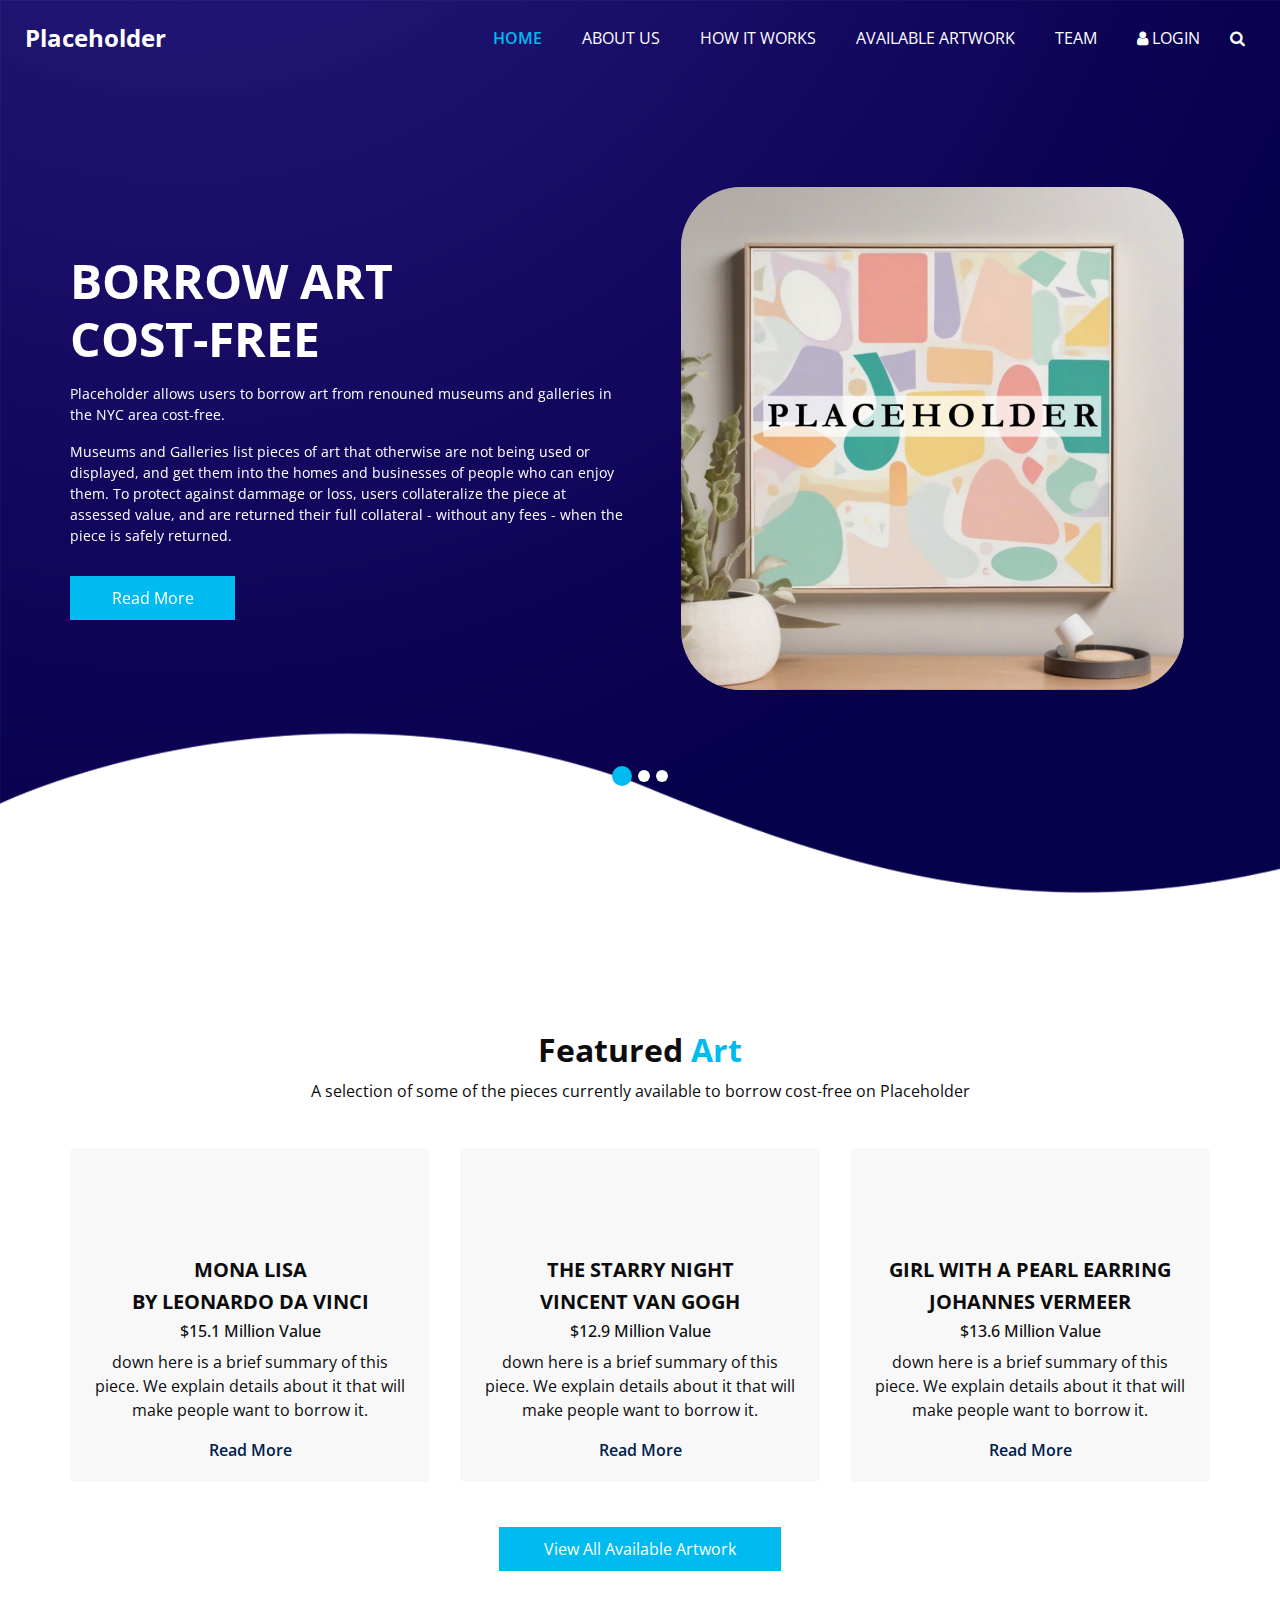
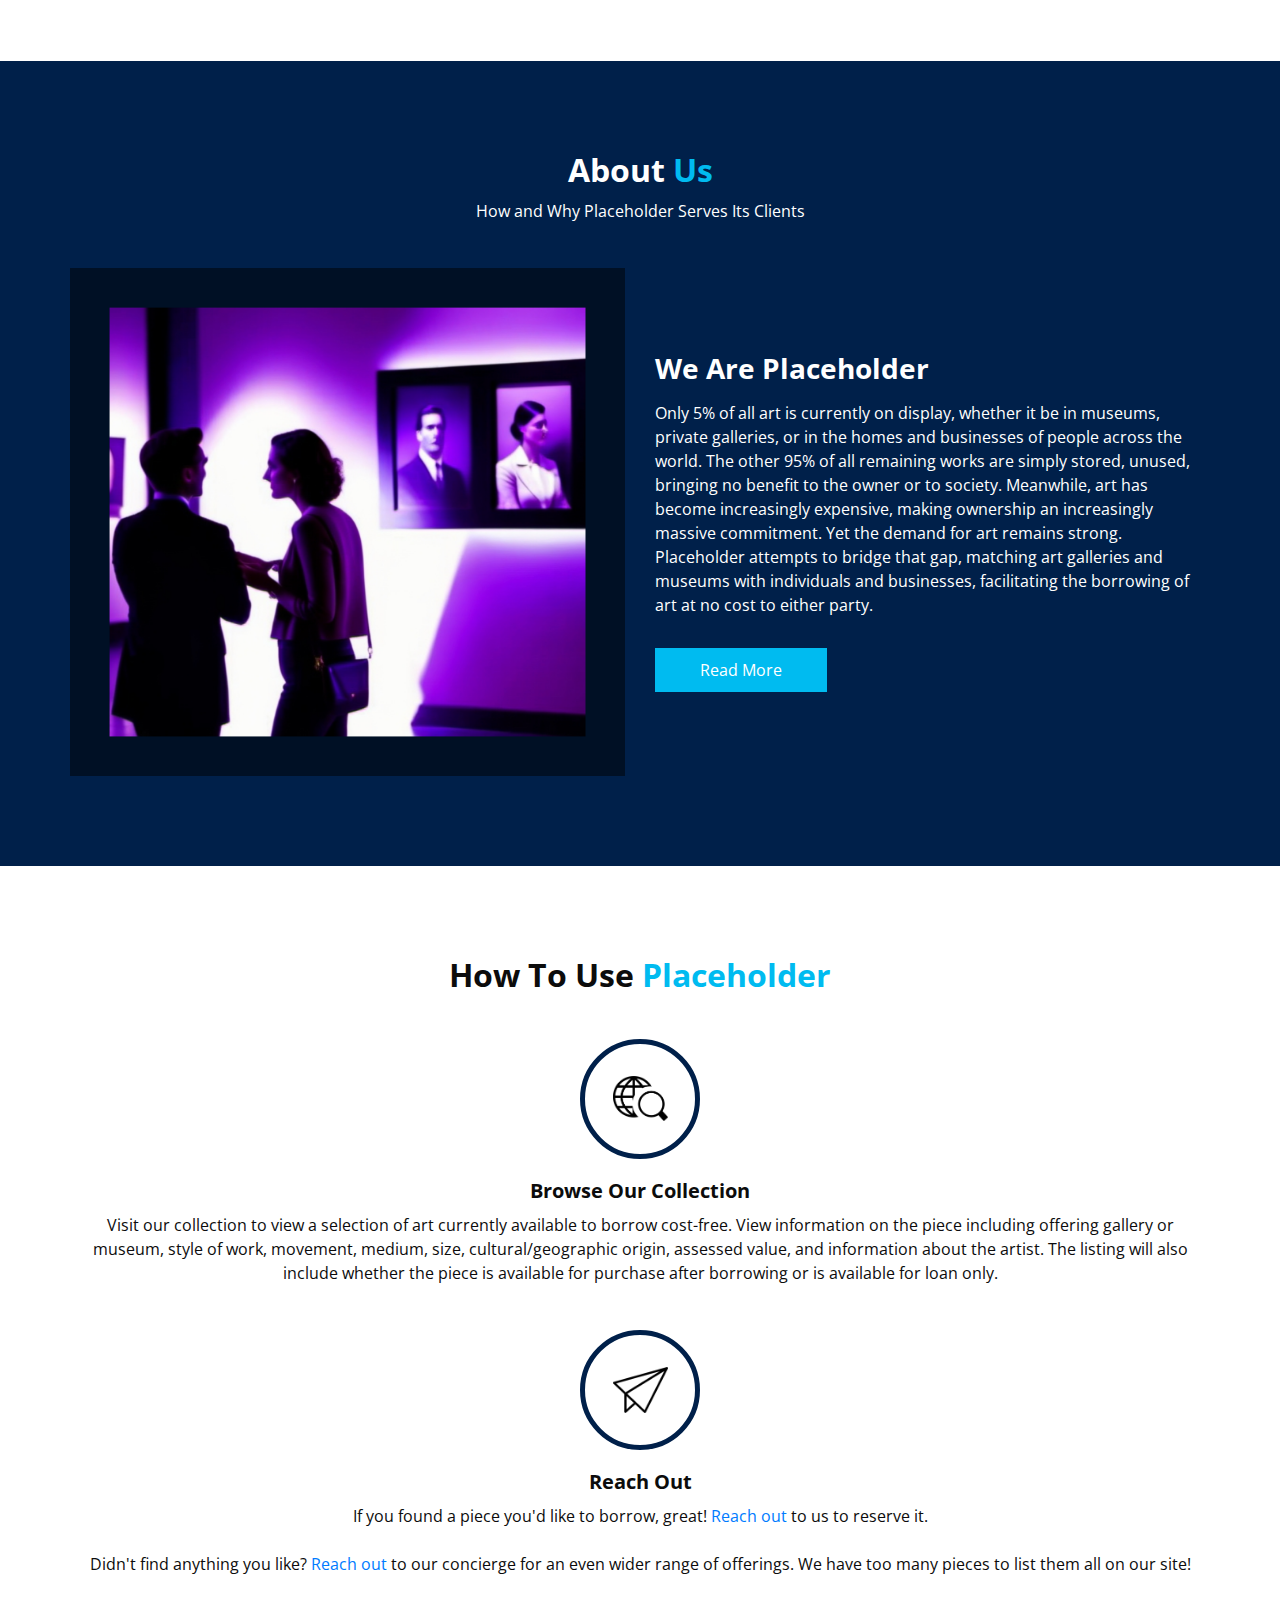
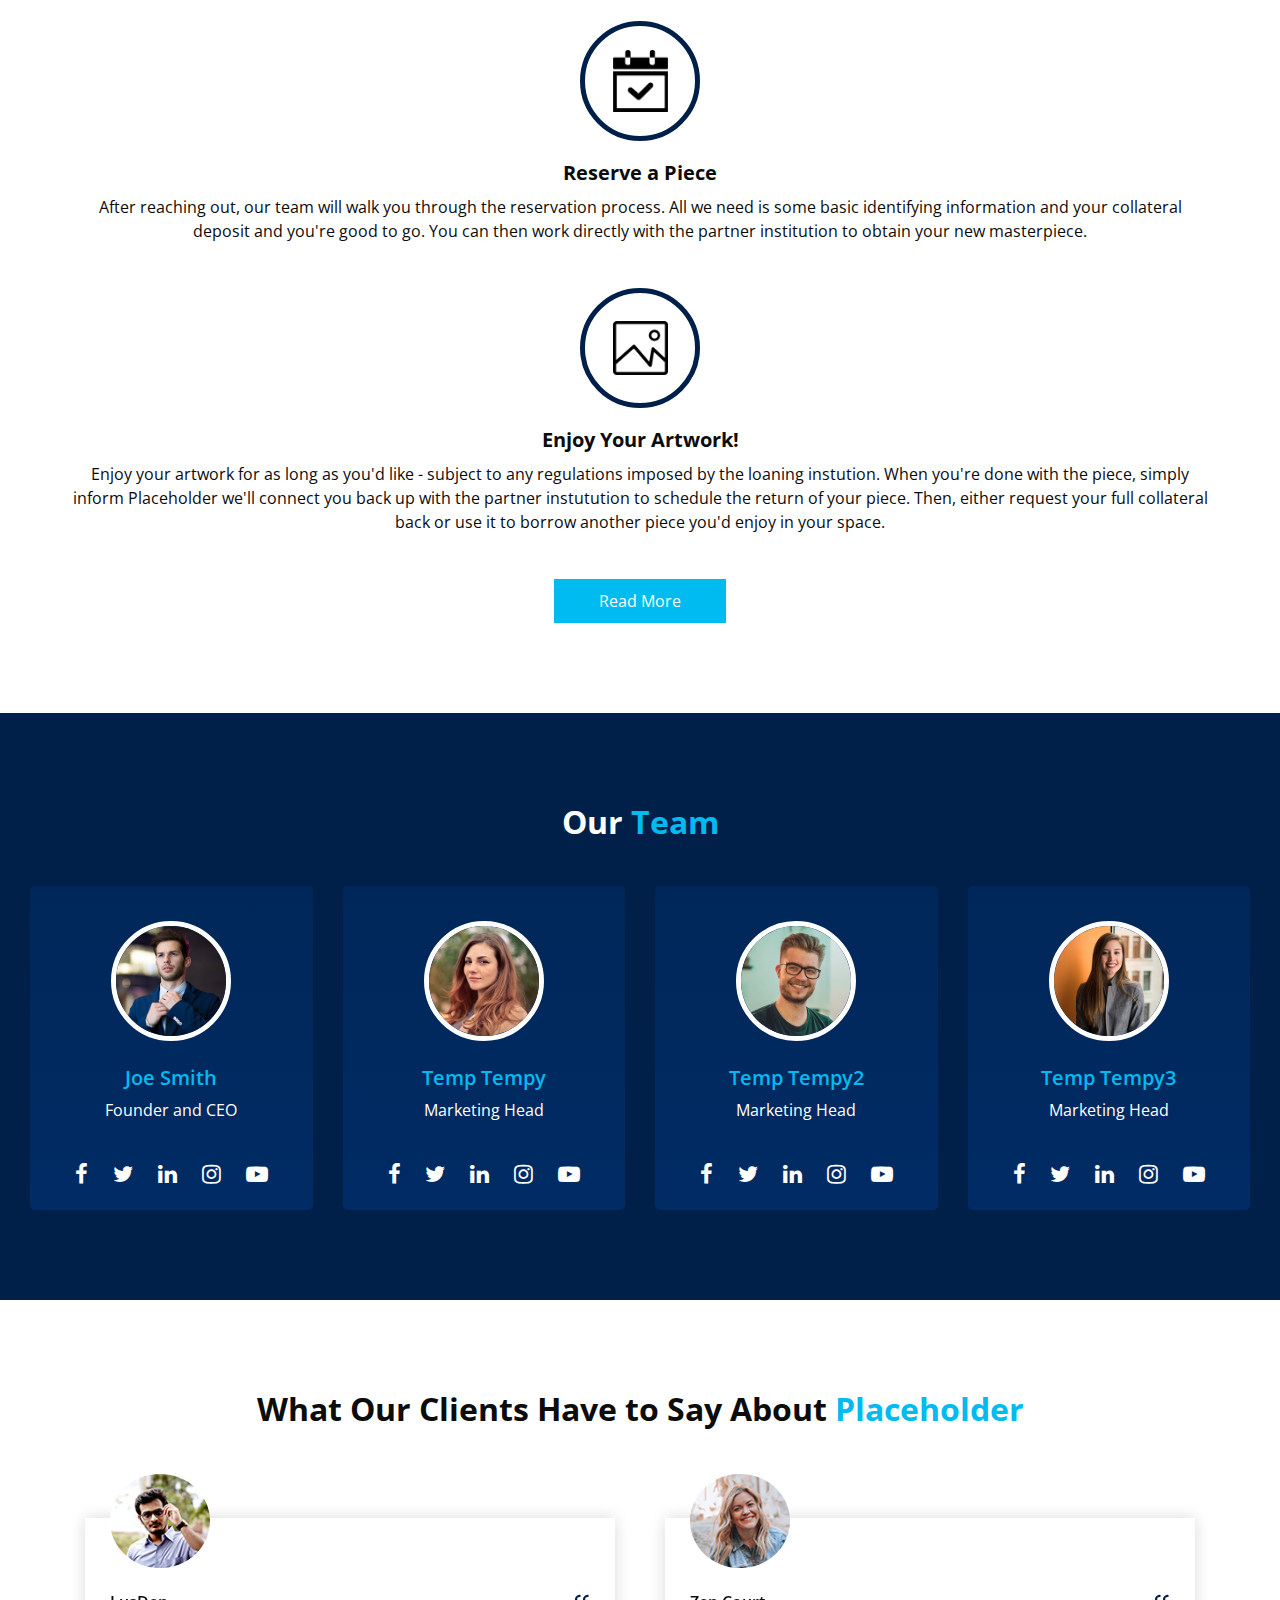
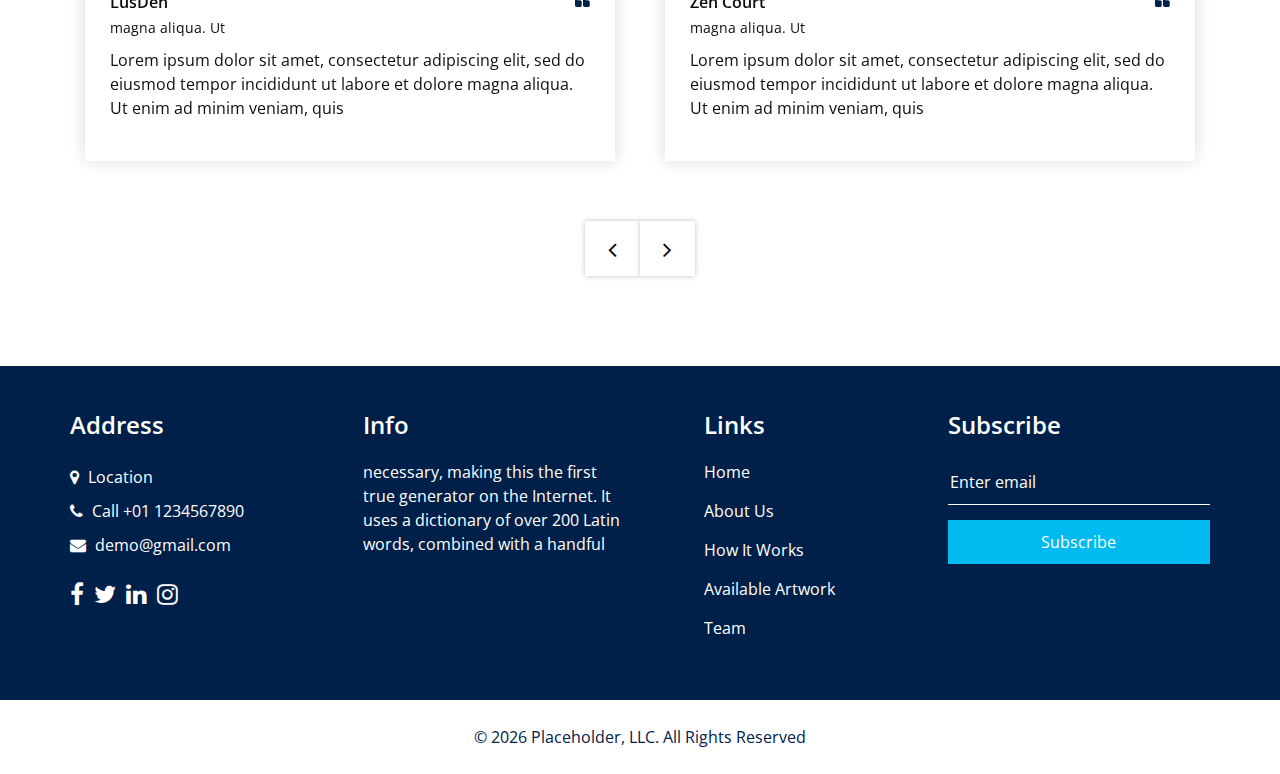
==== commit 143e31e4: "Add files via upload" ====
--- a/index.html
+++ b/index.html
@@ -144,7 +144,7 @@
                 </div>
                 <div class="col-md-6">
                   <div class="img-box">
-                    <img src="images/placeholder.png" alt="">
+                    <img src="images/Placeholder.png" alt="">
                   </div>
                 </div>
               </div>
@@ -422,7 +422,7 @@
               </div>
               <div class="detail-box">
                 <h5>
-                  Justin Smith
+                  Joe Smith
                 </h5>
                 <p>
                   Founder and CEO
--- a/css/style.css
+++ b/css/style.css
@@ -936,4 +936,11 @@
     margin: 0; /* Optional, to remove any default margins */
 }
 
+@media (max-width: 768px) {
+  img {
+    max-width: 100%; /* Ensure the image doesn't exceed its container width */
+    height: auto; /* Maintain aspect ratio */
+  }
+}
+
 /*# sourceMappingURL=style.css.map */
